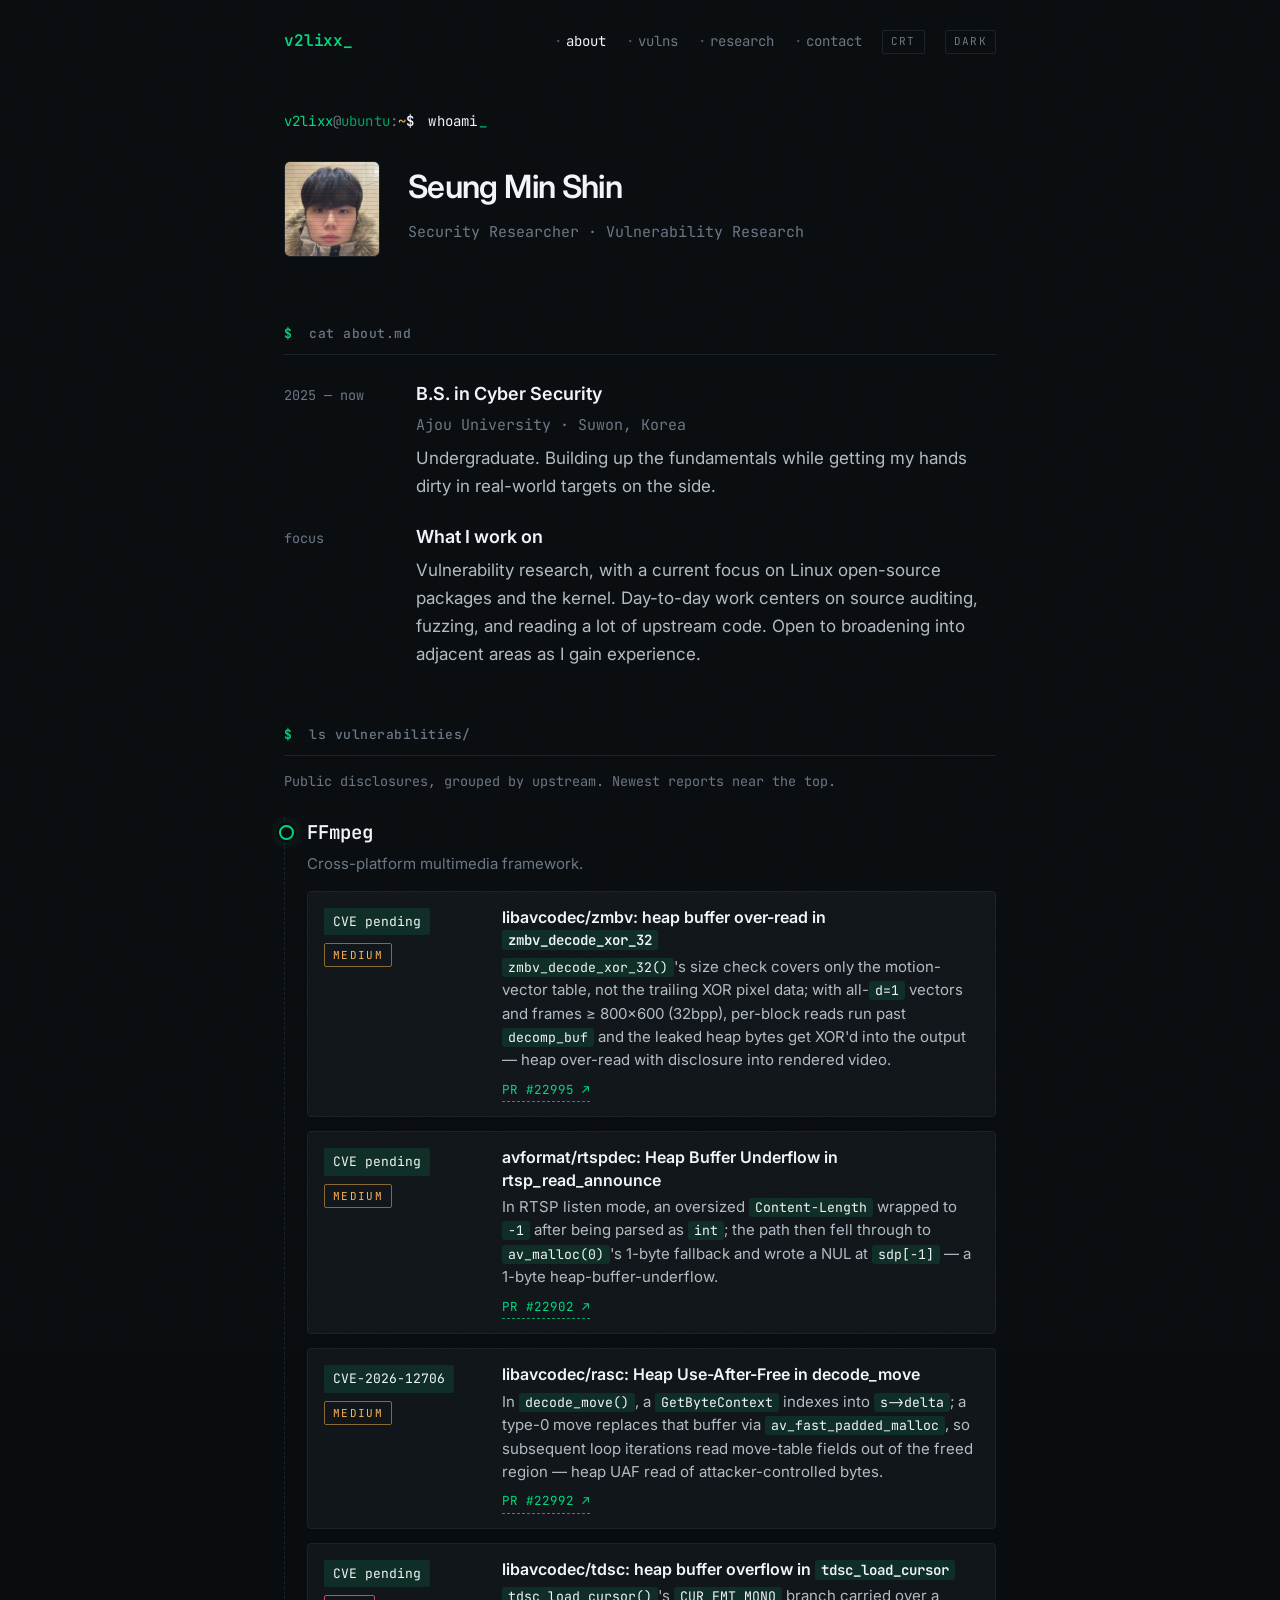
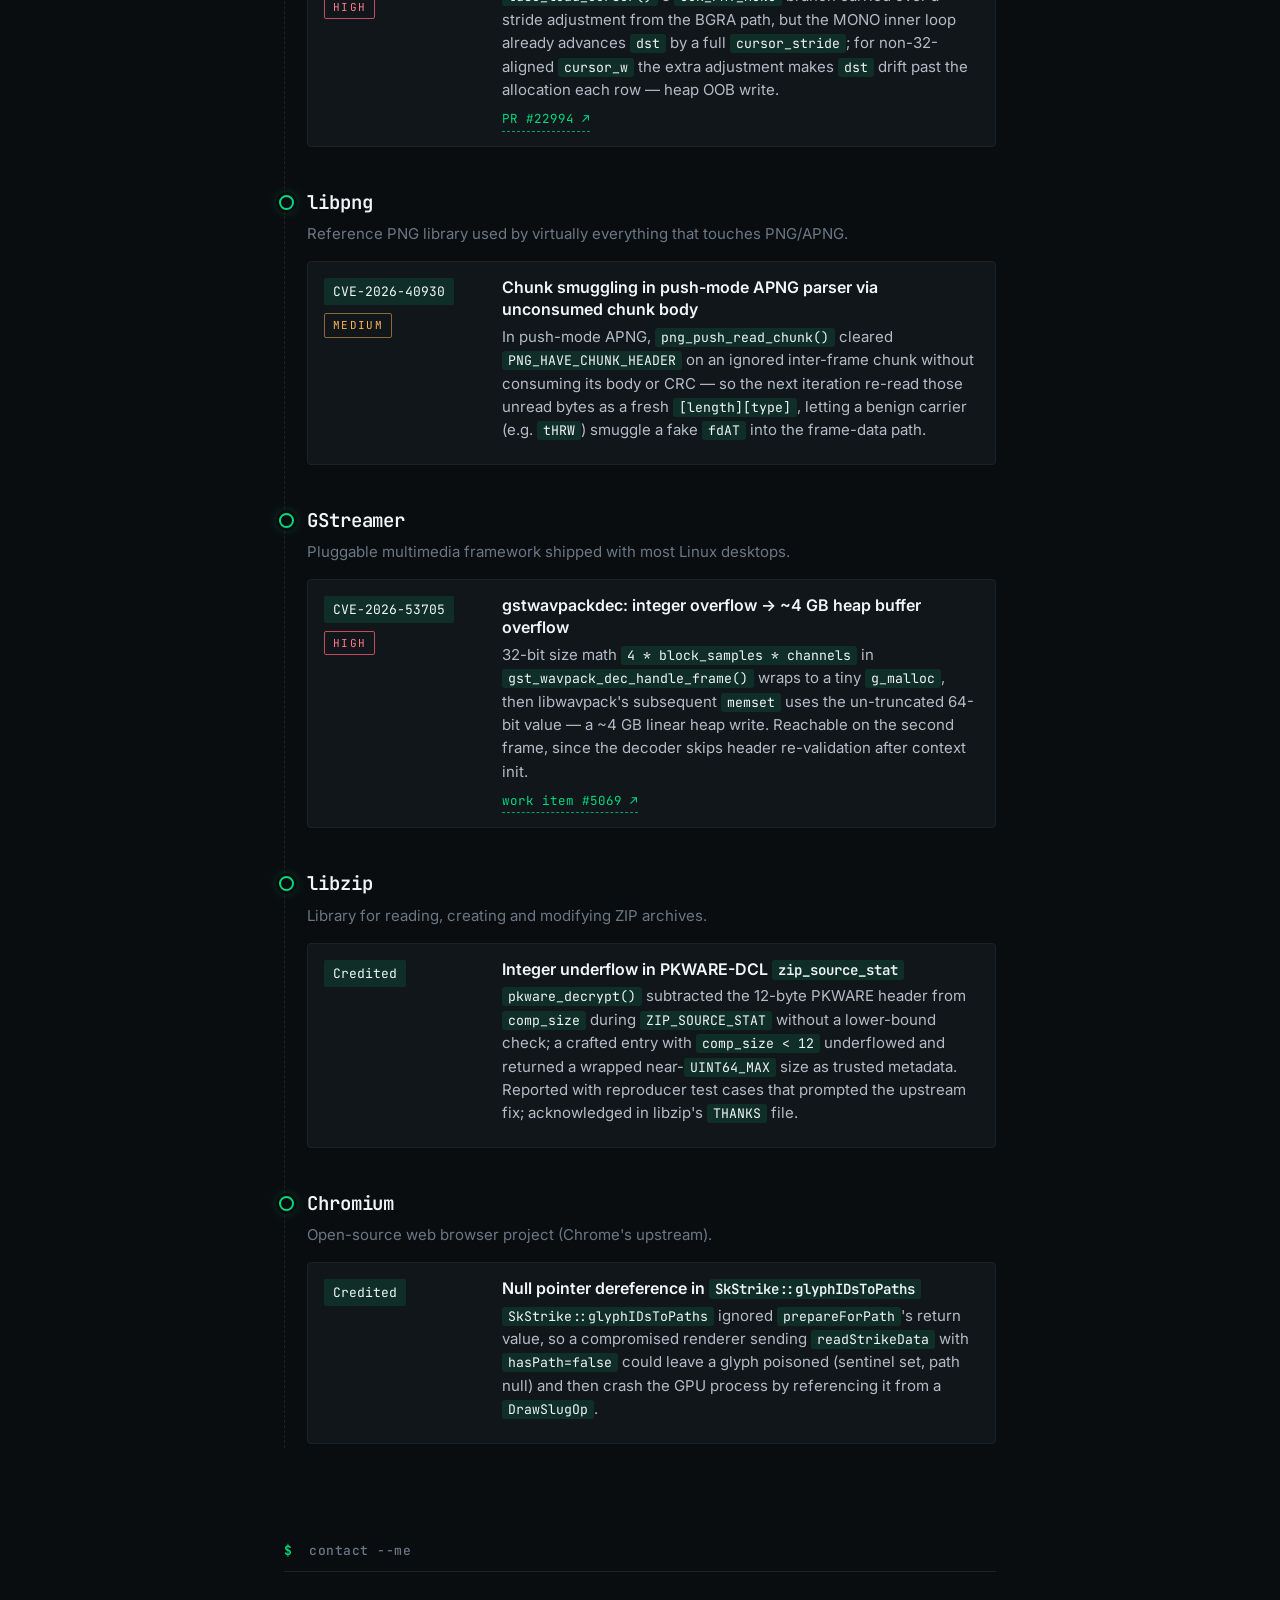
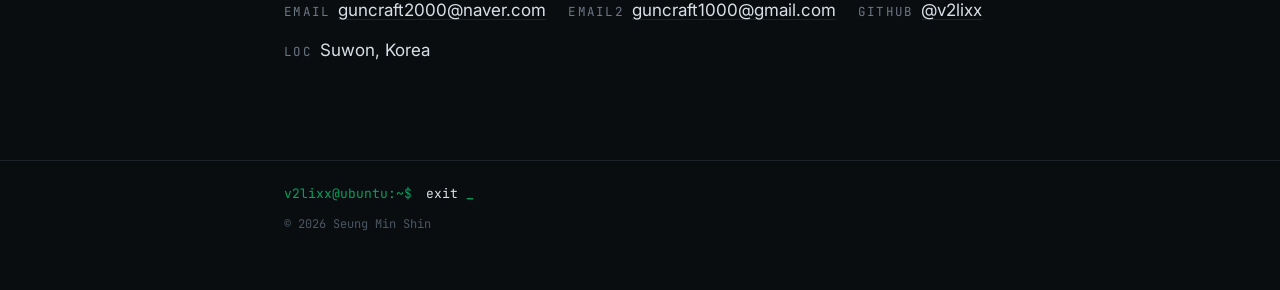
==== index.html @ 670a73a7 "Downgrade RASC severity to medium" ====
<!DOCTYPE html>
<html lang="en">
<head>
    <meta charset="UTF-8">
    <meta name="viewport" content="width=device-width, initial-scale=1.0">
    <title>Seung Min Shin · Security Researcher</title>
    <meta name="description" content="Seung Min Shin — Security Researcher. Vulnerability research with a current focus on Linux open-source packages and the kernel.">
    <link rel="stylesheet" href="styles.css?v=research-nav">
    <link rel="preconnect" href="https://fonts.googleapis.com">
    <link rel="preconnect" href="https://fonts.gstatic.com" crossorigin>
    <link href="https://fonts.googleapis.com/css2?family=JetBrains+Mono:wght@400;500;600&family=Inter:wght@400;500;600&display=swap" rel="stylesheet">
    <script>(function(){try{var t=localStorage.getItem('theme')||'dark';document.documentElement.setAttribute('data-theme',t);var c=localStorage.getItem('crt');if(c==='on')document.documentElement.setAttribute('data-crt','on');}catch(e){document.documentElement.setAttribute('data-theme','dark');}})();</script>
</head>
<body>
    <div class="scanline" aria-hidden="true"></div>
    <div class="noise" aria-hidden="true"></div>

    <nav class="nav">
        <div class="wrap">
            <div class="nav-brand"><a href="#top">v2lixx<span class="cursor">_</span></a></div>
            <ul class="nav-links">
                <li><a href="#about">about</a></li>
                <li><a href="#vulns">vulns</a></li>
                <li class="nav-item has-submenu">
                    <a href="research.html">research</a>
                    <ul class="submenu" aria-label="Research sections">
                        <li><a href="research.html">0-day</a></li>
                        <li><a href="research-1day.html">1-day</a></li>
                        <li><a href="research-wargame-ctf.html">wargame/ctf</a></li>
                    </ul>
                </li>
                <li><a href="#contact">contact</a></li>
                <li><button class="toggle-btn" id="crt-toggle" aria-label="Toggle CRT scanline">crt</button></li>
                <li><button class="toggle-btn" id="theme-toggle" aria-label="Toggle theme">dark</button></li>
            </ul>
        </div>
    </nav>

    <header class="intro" id="top">
        <div class="wrap">
            <div class="terminal-prompt">
                <span class="prompt-user">v2lixx</span><span class="prompt-at">@</span><span class="prompt-host">ubuntu</span><span class="prompt-colon">:</span><span class="prompt-path">~</span><span class="prompt-dollar">$</span>
                <span class="prompt-cmd">whoami</span>
            </div>
            <div class="intro-row">
                <div class="avatar">
                    <img src="profile.jpg" alt="Seung Min Shin">
                </div>
                <div class="intro-text">
                    <h1 class="glitch" data-text="Seung Min Shin">Seung Min Shin</h1>
                    <p class="tagline">Security Researcher · Vulnerability Research</p>
                </div>
            </div>
        </div>
    </header>

    <section class="block" id="about">
        <div class="wrap">
            <h2 class="section-heading"><span class="head-prompt">$</span> cat about.md</h2>
            <div class="entries">
                <div class="entry">
                    <div class="when">2025 — now</div>
                    <div class="what">
                        <h3>B.S. in Cyber Security</h3>
                        <p class="where">Ajou University · Suwon, Korea</p>
                        <p>Undergraduate. Building up the fundamentals while getting my hands dirty in real-world targets on the side.</p>
                    </div>
                </div>
                <div class="entry">
                    <div class="when">focus</div>
                    <div class="what">
                        <h3>What I work on</h3>
                        <p>Vulnerability research, with a current focus on Linux open-source packages and the kernel.
                            Day-to-day work centers on source auditing, fuzzing, and reading a lot of upstream code.
                            Open to broadening into adjacent areas as I gain experience.</p>
                    </div>
                </div>
            </div>
        </div>
    </section>

    <section class="block" id="vulns">
        <div class="wrap">
            <h2 class="section-heading"><span class="head-prompt">$</span> ls vulnerabilities/</h2>
            <p class="page-sub">Public disclosures, grouped by upstream. Newest reports near the top.</p>

            <div class="timeline">

                <div class="vendor-block" id="ffmpeg">
                    <h3 class="vendor-name">FFmpeg</h3>
                    <p class="vendor-desc">Cross-platform multimedia framework.</p>
                    <ul class="vuln-list">
                        <li>
                            <div class="vuln-meta">
                                <span class="cve">CVE pending</span>
                                <span class="sev medium">Medium</span>
                            </div>
                            <div class="vuln-body">
                                <h4 class="vuln-title">libavcodec/zmbv: heap buffer over-read in <code>zmbv_decode_xor_32</code></h4>
                                <p class="vuln-desc"><code>zmbv_decode_xor_32()</code>'s size check covers only the motion-vector table, not the trailing XOR pixel data; with all-<code>d=1</code> vectors and frames ≥ 800×600 (32bpp), per-block reads run past <code>decomp_buf</code> and the leaked heap bytes get XOR'd into the output — heap over-read with disclosure into rendered video.</p>
                                <p class="vuln-meta-row">
                                    <a class="vuln-link" href="https://code.ffmpeg.org/FFmpeg/FFmpeg/pulls/22995" target="_blank" rel="noopener">PR #22995 ↗</a>
                                </p>
                            </div>
                        </li>

                        <li>
                            <div class="vuln-meta">
                                <span class="cve">CVE pending</span>
                                <span class="sev medium">Medium</span>
                            </div>
                            <div class="vuln-body">
                                <h4 class="vuln-title">avformat/rtspdec: Heap Buffer Underflow in rtsp_read_announce</h4>
                                <p class="vuln-desc">In RTSP listen mode, an oversized <code>Content-Length</code> wrapped to <code>-1</code> after being parsed as <code>int</code>; the path then fell through to <code>av_malloc(0)</code>'s 1-byte fallback and wrote a NUL at <code>sdp[-1]</code> — a 1-byte heap-buffer-underflow.</p>
                                <p class="vuln-meta-row">
                                    <a class="vuln-link" href="https://code.ffmpeg.org/FFmpeg/FFmpeg/pulls/22902" target="_blank" rel="noopener">PR #22902 ↗</a>
                                </p>
                            </div>
                        </li>

                        <li>
                            <div class="vuln-meta">
                                <span class="cve"><a href="https://www.cve.org/CVERecord?id=CVE-2026-12706" target="_blank" rel="noopener">CVE-2026-12706</a></span>
                                <span class="sev medium">Medium</span>
                            </div>
                            <div class="vuln-body">
                                <h4 class="vuln-title">libavcodec/rasc: Heap Use-After-Free in decode_move</h4>
                                <p class="vuln-desc">In <code>decode_move()</code>, a <code>GetByteContext</code> indexes into <code>s->delta</code>; a type-0 move replaces that buffer via <code>av_fast_padded_malloc</code>, so subsequent loop iterations read move-table fields out of the freed region — heap UAF read of attacker-controlled bytes.</p>
                                <p class="vuln-meta-row">
                                    <a class="vuln-link" href="https://code.ffmpeg.org/FFmpeg/FFmpeg/pulls/22992" target="_blank" rel="noopener">PR #22992 ↗</a>
                                </p>
                            </div>
                        </li>

                        <li>
                            <div class="vuln-meta">
                                <span class="cve">CVE pending</span>
                                <span class="sev high">High</span>
                            </div>
                            <div class="vuln-body">
                                <h4 class="vuln-title">libavcodec/tdsc: heap buffer overflow in <code>tdsc_load_cursor</code></h4>
                                <p class="vuln-desc"><code>tdsc_load_cursor()</code>'s <code>CUR_FMT_MONO</code> branch carried over a stride adjustment from the BGRA path, but the MONO inner loop already advances <code>dst</code> by a full <code>cursor_stride</code>; for non-32-aligned <code>cursor_w</code> the extra adjustment makes <code>dst</code> drift past the allocation each row — heap OOB write.</p>
                                <p class="vuln-meta-row">
                                    <a class="vuln-link" href="https://code.ffmpeg.org/FFmpeg/FFmpeg/pulls/22994" target="_blank" rel="noopener">PR #22994 ↗</a>
                                </p>
                            </div>
                        </li>
                    </ul>
                </div>

                <div class="vendor-block" id="libpng">
                    <h3 class="vendor-name">libpng</h3>
                    <p class="vendor-desc">Reference PNG library used by virtually everything that touches PNG/APNG.</p>
                    <ul class="vuln-list">
                        <li>
                            <div class="vuln-meta">
                                <span class="cve"><a href="https://www.cve.org/CVERecord?id=CVE-2026-40930" target="_blank" rel="noopener">CVE-2026-40930</a></span>
                                <span class="sev medium">Medium</span>
                            </div>
                            <div class="vuln-body">
                                <h4 class="vuln-title">Chunk smuggling in push-mode APNG parser via unconsumed chunk body</h4>
                                <p class="vuln-desc">In push-mode APNG, <code>png_push_read_chunk()</code> cleared <code>PNG_HAVE_CHUNK_HEADER</code> on an ignored inter-frame chunk without consuming its body or CRC — so the next iteration re-read those unread bytes as a fresh <code>[length][type]</code>, letting a benign carrier (e.g. <code>tHRW</code>) smuggle a fake <code>fdAT</code> into the frame-data path.</p>
                            </div>
                        </li>
                    </ul>
                </div>

                <div class="vendor-block" id="gstreamer">
                    <h3 class="vendor-name">GStreamer</h3>
                    <p class="vendor-desc">Pluggable multimedia framework shipped with most Linux desktops.</p>
                    <ul class="vuln-list">
                        <li>
                            <div class="vuln-meta">
                                <span class="cve">CVE-2026-53705</span>
                                <span class="sev high">High</span>
                            </div>
                            <div class="vuln-body">
                                <h4 class="vuln-title">gstwavpackdec: integer overflow → ~4 GB heap buffer overflow</h4>
                                <p class="vuln-desc">32-bit size math <code>4 * block_samples * channels</code> in <code>gst_wavpack_dec_handle_frame()</code> wraps to a tiny <code>g_malloc</code>, then libwavpack's subsequent <code>memset</code> uses the un-truncated 64-bit value — a ~4 GB linear heap write. Reachable on the second frame, since the decoder skips header re-validation after context init.</p>
                                <p class="vuln-meta-row">
                                    <a class="vuln-link" href="https://gitlab.freedesktop.org/gstreamer/gstreamer/-/work_items/5069" target="_blank" rel="noopener">work item #5069 ↗</a>
                                </p>
                            </div>
                        </li>
                    </ul>
                </div>

                <div class="vendor-block" id="libzip">
                    <h3 class="vendor-name">libzip</h3>
                    <p class="vendor-desc">Library for reading, creating and modifying ZIP archives.</p>
                    <ul class="vuln-list">
                        <li>
                            <div class="vuln-meta">
                                <span class="cve">Credited</span>
                            </div>
                            <div class="vuln-body">
                                <h4 class="vuln-title">Integer underflow in PKWARE-DCL <code>zip_source_stat</code></h4>
                                <p class="vuln-desc"><code>pkware_decrypt()</code> subtracted the 12-byte PKWARE header from <code>comp_size</code> during <code>ZIP_SOURCE_STAT</code> without a lower-bound check; a crafted entry with <code>comp_size &lt; 12</code> underflowed and returned a wrapped near-<code>UINT64_MAX</code> size as trusted metadata. Reported with reproducer test cases that prompted the upstream fix; acknowledged in libzip's <code>THANKS</code> file.</p>
                            </div>
                        </li>
                    </ul>
                </div>

                <div class="vendor-block" id="chromium">
                    <h3 class="vendor-name">Chromium</h3>
                    <p class="vendor-desc">Open-source web browser project (Chrome's upstream).</p>
                    <ul class="vuln-list">
                        <li>
                            <div class="vuln-meta">
                                <span class="cve">Credited</span>
                            </div>
                            <div class="vuln-body">
                                <h4 class="vuln-title">Null pointer dereference in <code>SkStrike::glyphIDsToPaths</code></h4>
                                <p class="vuln-desc"><code>SkStrike::glyphIDsToPaths</code> ignored <code>prepareForPath</code>'s return value, so a compromised renderer sending <code>readStrikeData</code> with <code>hasPath=false</code> could leave a glyph poisoned (sentinel set, path null) and then crash the GPU process by referencing it from a <code>DrawSlugOp</code>.</p>
                            </div>
                        </li>
                    </ul>
                </div>

            </div>
        </div>
    </section>

    <section class="block" id="contact">
        <div class="wrap">
            <h2 class="section-heading"><span class="head-prompt">$</span> contact --me</h2>
            <div class="contact-row">
                <div><span class="label">email</span><a href="mailto:guncraft2000@naver.com">guncraft2000@naver.com</a></div>
                <div><span class="label">email2</span><a href="mailto:guncraft1000@gmail.com">guncraft1000@gmail.com</a></div>
                <div><span class="label">github</span><a href="https://github.com/v2lixx" target="_blank" rel="noopener">@v2lixx</a></div>
                <div><span class="label">loc</span>Suwon, Korea</div>
            </div>
        </div>
    </section>

    <footer class="foot">
        <div class="wrap">
            <span class="foot-prompt">v2lixx@ubuntu:~$</span>
            <span class="foot-text">exit</span>
            <span class="cursor">_</span>
            <div class="foot-copy">© 2026 Seung Min Shin</div>
        </div>
    </footer>

    <script src="main.js"></script>
</body>
</html>
---- styles.css ----
/* =========================================================
   Seung Min Shin · portfolio
   Reference baseline: smlijun.github.io (layout, rhythm)
   Personal touches: terminal/CLI feel, subtle scanline + glitch,
                     terminal-green accent palette
   ========================================================= */

:root {
    --fg: #d8e0e6;
    --fg-strong: #f1f5f9;
    --muted: #6b7785;
    --muted-2: #4a5662;
    --border: #1b2228;
    --border-soft: #161c22;
    --bg: #0a0d10;
    --bg-elev: #11161b;
    --bio: #c2cbd2;
    --entry-text: #b3bcc4;
    --accent: #00d97e;            /* terminal green */
    --accent-soft: rgba(0, 217, 126, 0.12);
    --accent-dim: #00a25e;
    --warn: #ffb454;
    --crit: #ff5c7a;
    --max: 760px;
    --sans: "Inter", -apple-system, BlinkMacSystemFont, "Segoe UI", Helvetica, Arial, sans-serif;
    --mono: "JetBrains Mono", ui-monospace, SFMono-Regular, Menlo, Consolas, monospace;
    color-scheme: dark;
}

:root[data-theme="light"] {
    --fg: #1a1f24;
    --fg-strong: #06090c;
    --muted: #5e6770;
    --muted-2: #8b939c;
    --border: #e1e5e9;
    --border-soft: #eef0f2;
    --bg: #fafbfc;
    --bg-elev: #ffffff;
    --bio: #2a3036;
    --entry-text: #38414a;
    --accent: #00945a;
    --accent-soft: rgba(0, 148, 90, 0.10);
    --accent-dim: #007549;
    --warn: #b06f00;
    --crit: #c1264a;
    color-scheme: light;
}

* { box-sizing: border-box; }
html { -webkit-text-size-adjust: 100%; scroll-behavior: smooth; }

body {
    margin: 0;
    font-family: var(--sans);
    font-size: 18px;
    line-height: 1.65;
    color: var(--fg);
    background: var(--bg);
    -webkit-font-smoothing: antialiased;
    -moz-osx-font-smoothing: grayscale;
    overflow-x: hidden;
}

.wrap {
    max-width: var(--max);
    margin: 0 auto;
    padding: 0 24px;
}

a {
    color: var(--fg);
    text-decoration: underline;
    text-decoration-color: var(--border);
    text-underline-offset: 3px;
    transition: color .15s ease, text-decoration-color .15s ease;
}
a:hover {
    color: var(--accent);
    text-decoration-color: var(--accent);
}

code {
    font-family: var(--mono);
    font-size: 0.88em;
    background: var(--accent-soft);
    color: var(--fg-strong);
    padding: 1px 6px;
    border-radius: 3px;
}

/* ----- Atmosphere: scanline + grain (very subtle) ------------- */

.scanline {
    position: fixed;
    inset: 0;
    pointer-events: none;
    z-index: 100;
    background-image: repeating-linear-gradient(
        to bottom,
        rgba(255,255,255,0.018) 0px,
        rgba(255,255,255,0.018) 1px,
        transparent 1px,
        transparent 3px
    );
    mix-blend-mode: overlay;
    opacity: 0.35;
}
:root[data-theme="light"] .scanline {
    background-image: repeating-linear-gradient(
        to bottom,
        rgba(0,0,0,0.025) 0px,
        rgba(0,0,0,0.025) 1px,
        transparent 1px,
        transparent 3px
    );
    opacity: 0.5;
}
:root[data-crt="on"] .scanline {
    opacity: 0.85;
    background-image: repeating-linear-gradient(
        to bottom,
        rgba(0,217,126,0.06) 0px,
        rgba(0,217,126,0.06) 1px,
        transparent 1px,
        transparent 2px
    );
    mix-blend-mode: normal;
}
:root[data-theme="light"][data-crt="on"] .scanline {
    background-image: repeating-linear-gradient(
        to bottom,
        rgba(0,0,0,0.06) 0px,
        rgba(0,0,0,0.06) 1px,
        transparent 1px,
        transparent 2px
    );
}

.noise {
    position: fixed;
    inset: -50%;
    pointer-events: none;
    z-index: 99;
    opacity: 0.025;
    background-image: url("data:image/svg+xml;utf8,<svg xmlns='http://www.w3.org/2000/svg' width='200' height='200'><filter id='n'><feTurbulence type='fractalNoise' baseFrequency='0.9' numOctaves='3' stitchTiles='stitch'/></filter><rect width='100%' height='100%' filter='url(%23n)' opacity='0.7'/></svg>");
}

/* ----- Nav -------------------------------------------------- */

.nav { padding: 28px 0 0; position: relative; z-index: 5; }
.nav .wrap {
    display: flex;
    justify-content: space-between;
    align-items: baseline;
    gap: 24px;
}
.nav-brand {
    font-family: var(--mono);
    font-weight: 600;
    font-size: 16px;
    letter-spacing: -0.01em;
    color: var(--accent);
}
.nav-brand a { text-decoration: none; color: inherit; }
.nav-brand .cursor { color: var(--accent); }

.nav-links {
    list-style: none;
    margin: 0;
    padding: 0;
    display: flex;
    gap: 20px;
    font-family: var(--mono);
    font-size: 14px;
    align-items: center;
}
.nav-links > li { position: relative; }
.nav-links a {
    text-decoration: none;
    color: var(--muted);
    transition: color .15s ease;
}
.nav-links a::before {
    content: "·";
    color: var(--muted-2);
    margin-right: 4px;
}
.nav-links a:hover { color: var(--fg-strong); }
.nav-links a:hover::before { color: var(--accent); }

.nav-links .submenu {
    list-style: none;
    margin: 0;
    padding: 8px 0;
    position: absolute;
    top: calc(100% + 10px);
    left: -12px;
    min-width: 158px;
    background: var(--bg-elev);
    border: 1px solid var(--border);
    border-radius: 4px;
    opacity: 0;
    visibility: hidden;
    pointer-events: none;
    transform: translateY(-4px);
    transition: opacity .15s ease, transform .15s ease, visibility .15s ease;
    z-index: 30;
}
.nav-links .submenu::before {
    content: "";
    position: absolute;
    left: 0;
    right: 0;
    top: -11px;
    height: 11px;
}
.nav-links .has-submenu:hover .submenu,
.nav-links .has-submenu:focus-within .submenu {
    opacity: 1;
    visibility: visible;
    pointer-events: auto;
    transform: translateY(0);
}
.nav-links .submenu a {
    display: block;
    padding: 6px 12px;
    white-space: nowrap;
}
.nav-links .submenu a::before {
    content: "$";
    color: var(--accent-dim);
    margin-right: 7px;
}
.nav-links .submenu a:hover::before,
.nav-links .submenu a.active::before {
    color: var(--accent);
}

.toggle-btn {
    background: transparent;
    border: 1px solid var(--border);
    color: var(--muted);
    font-family: var(--mono);
    font-size: 11px;
    text-transform: uppercase;
    letter-spacing: 0.12em;
    padding: 3px 8px;
    border-radius: 2px;
    cursor: pointer;
    line-height: 1.4;
    transition: color .15s ease, border-color .15s ease, background .15s ease;
}
.toggle-btn:hover {
    color: var(--accent);
    border-color: var(--accent);
    background: var(--accent-soft);
}

/* ----- Header / Hero --------------------------------------- */

header.intro { padding: 56px 0 16px; }

.terminal-prompt {
    font-family: var(--mono);
    font-size: 14px;
    color: var(--muted);
    margin-bottom: 28px;
    letter-spacing: 0.01em;
}
.terminal-prompt .prompt-user { color: var(--accent); }
.terminal-prompt .prompt-host { color: var(--accent-dim); }
.terminal-prompt .prompt-path { color: var(--warn); }
.terminal-prompt .prompt-dollar {
    color: var(--fg-strong);
    margin: 0 6px 0 0;
    font-weight: 600;
}
.terminal-prompt .prompt-cmd { color: var(--fg-strong); }
.terminal-prompt .prompt-cmd::after {
    content: "_";
    display: inline-block;
    color: var(--accent);
    animation: blink 1s steps(1) infinite;
    margin-left: 2px;
}

.intro-row {
    display: flex;
    gap: 28px;
    align-items: flex-start;
}
.avatar {
    width: 96px;
    height: 96px;
    border-radius: 6px;
    flex-shrink: 0;
    border: 1px solid var(--border);
    background:
        linear-gradient(135deg, var(--accent-soft), transparent 70%),
        var(--bg-elev);
    display: flex;
    align-items: center;
    justify-content: center;
    box-shadow: inset 0 0 0 1px rgba(0,217,126,0.06);
    position: relative;
    overflow: hidden;
}
.avatar::after {
    content: "";
    position: absolute;
    inset: 0;
    background: repeating-linear-gradient(
        to bottom,
        transparent 0,
        transparent 3px,
        rgba(0,0,0,0.08) 3px,
        rgba(0,0,0,0.08) 4px
    );
    pointer-events: none;
    z-index: 2;
}
.avatar img {
    display: block;
    width: 100%;
    height: 100%;
    object-fit: cover;
    object-position: center 30%;
    user-select: none;
    -webkit-user-drag: none;
}
.avatar-text {
    font-family: var(--mono);
    font-size: 26px;
    font-weight: 600;
    color: var(--accent);
    letter-spacing: 0.04em;
    text-shadow: 0 0 12px rgba(0,217,126,0.35);
}

.intro-text h1 {
    margin: 0 0 6px;
    font-size: 32px;
    font-weight: 600;
    letter-spacing: -0.02em;
    color: var(--fg-strong);
}
.intro-text .tagline {
    margin: 0 0 14px;
    color: var(--muted);
    font-family: var(--mono);
    font-size: 15px;
}
.intro-text .bio {
    margin: 0;
    font-size: 18px;
    color: var(--bio);
}

/* ----- Glitch on name (hover only, very subtle) ------------ */

.glitch {
    position: relative;
    display: inline-block;
    cursor: default;
}
.glitch::before,
.glitch::after {
    content: attr(data-text);
    position: absolute;
    top: 0; left: 0;
    width: 100%;
    overflow: hidden;
    opacity: 0;
    pointer-events: none;
    transition: opacity .15s ease;
}
.glitch::before {
    color: var(--accent);
    transform: translate(-1.5px, 0);
    clip-path: inset(0 0 55% 0);
    mix-blend-mode: screen;
}
.glitch::after {
    color: var(--crit);
    transform: translate(1.5px, 0);
    clip-path: inset(55% 0 0 0);
    mix-blend-mode: screen;
}
.glitch:hover::before,
.glitch:hover::after {
    opacity: 0.85;
    animation: glitch-shift 1.2s steps(2, end) infinite;
}
.glitch:hover::after { animation-delay: 0.1s; }
:root[data-theme="light"] .glitch::before,
:root[data-theme="light"] .glitch::after { mix-blend-mode: multiply; }

/* ----- Sections -------------------------------------------- */

section.block { padding: 48px 0 8px; position: relative; z-index: 2; }

h2.section-heading {
    font-family: var(--mono);
    font-size: 13px;
    font-weight: 500;
    text-transform: lowercase;
    letter-spacing: 0.04em;
    color: var(--muted);
    margin: 0 0 24px;
    padding-bottom: 10px;
    border-bottom: 1px solid var(--border);
}
h2.section-heading .head-prompt {
    color: var(--accent);
    margin-right: 8px;
    font-weight: 600;
}

/* ----- Entries (about) ------------------------------------- */

.entries {
    display: flex;
    flex-direction: column;
    gap: 22px;
}
.entry {
    display: grid;
    grid-template-columns: 110px 1fr;
    gap: 22px;
    align-items: baseline;
}
.entry .when {
    font-family: var(--mono);
    font-size: 13.5px;
    color: var(--muted);
    padding-top: 4px;
    white-space: nowrap;
    text-transform: lowercase;
}
.entry .what h3 {
    margin: 0 0 4px;
    font-size: 18px;
    font-weight: 600;
    color: var(--fg-strong);
}
.entry .what .where {
    margin: 0 0 6px;
    font-size: 15px;
    color: var(--muted);
    font-family: var(--mono);
}
.entry .what p {
    margin: 4px 0 0;
    font-size: 17px;
    color: var(--entry-text);
}

.page-sub {
    color: var(--muted);
    font-family: var(--mono);
    font-size: 13.5px;
    margin: -10px 0 24px;
}

/* ----- Vulnerability timeline ------------------------------ */

.timeline {
    position: relative;
    padding-left: 22px;
    border-left: 1px dashed var(--border);
}

.vendor-block {
    position: relative;
    margin: 0 0 36px;
    padding: 0 0 4px;
}
.vendor-block::before {
    content: "";
    position: absolute;
    left: -28px;
    top: 8px;
    width: 11px;
    height: 11px;
    border-radius: 50%;
    background: var(--bg);
    border: 2px solid var(--accent);
    box-shadow: 0 0 0 3px var(--bg), 0 0 12px rgba(0,217,126,0.4);
}
.vendor-block h3.vendor-name {
    margin: 0 0 4px;
    font-size: 19px;
    font-weight: 600;
    color: var(--fg-strong);
    font-family: var(--mono);
    letter-spacing: -0.005em;
}
.vendor-block .vendor-desc {
    margin: 0 0 14px;
    font-size: 15px;
    color: var(--muted);
}

.vuln-list {
    list-style: none;
    margin: 0;
    padding: 0;
    display: flex;
    flex-direction: column;
    gap: 14px;
}
.vuln-list li {
    background: var(--bg-elev);
    border: 1px solid var(--border);
    border-radius: 4px;
    padding: 14px 16px;
    display: grid;
    grid-template-columns: 160px 1fr;
    gap: 6px 18px;
    transition: border-color .18s ease, transform .18s ease;
}
.vuln-list li:hover {
    border-color: var(--accent);
    transform: translateX(2px);
}
.vuln-meta {
    display: flex;
    flex-direction: column;
    gap: 8px;
    align-items: flex-start;
    padding-top: 2px;
}
.cve {
    font-family: var(--mono);
    font-size: 13px;
    color: var(--fg-strong);
    background: var(--accent-soft);
    padding: 2px 8px;
    border-radius: 2px;
    border: 1px solid transparent;
    white-space: nowrap;
}
.cve a { color: inherit; text-decoration: none; }
.cve a:hover { color: var(--accent); }

.sev {
    font-family: var(--mono);
    font-size: 11px;
    text-transform: uppercase;
    letter-spacing: 0.12em;
    padding: 2px 8px;
    border: 1px solid var(--border);
    border-radius: 2px;
    color: var(--muted);
    white-space: nowrap;
}
.sev.critical { color: var(--crit); border-color: var(--crit); }
.sev.high     { color: #ff7a8a; border-color: #c44d5e; }
.sev.medium   { color: var(--warn); border-color: #8a6a30; }
.sev.low      { color: #8dcf8d; border-color: #3a6a3a; }
:root[data-theme="light"] .sev.critical { color: #b1183a; border-color: #b1183a; }
:root[data-theme="light"] .sev.high     { color: #b1183a; border-color: #d35070; }
:root[data-theme="light"] .sev.medium   { color: #8a5a00; border-color: #d6b368; }
:root[data-theme="light"] .sev.low      { color: #2f7a3a; border-color: #a7cba7; }

.vuln-body { min-width: 0; }
.vuln-title {
    margin: 0 0 4px;
    font-size: 16px;
    font-weight: 600;
    color: var(--fg-strong);
    line-height: 1.4;
}
.vuln-desc {
    margin: 4px 0 8px;
    font-size: 15px;
    color: var(--entry-text);
    line-height: 1.55;
}

.vuln-meta-row {
    margin: 0;
    font-family: var(--mono);
    font-size: 12.5px;
    color: var(--muted);
    display: flex;
    flex-wrap: wrap;
    gap: 8px 14px;
    align-items: center;
}
.status {
    font-family: var(--mono);
    font-size: 11px;
    text-transform: uppercase;
    letter-spacing: 0.1em;
    padding: 2px 6px;
    border-radius: 2px;
}
.status.confirmed { color: var(--accent); border: 1px solid var(--accent-dim); }
.status.duplicate { color: var(--muted); border: 1px solid var(--border); }
.cve-status { color: var(--warn); }
.vuln-link {
    color: var(--accent);
    text-decoration: none;
    border-bottom: 1px dashed var(--accent-dim);
    padding-bottom: 1px;
}
.vuln-link:hover { color: var(--fg-strong); border-bottom-color: var(--fg-strong); }

/* ----- Other Acknowledgments ------------------------------- */

.ack-list {
    list-style: none;
    margin: 0;
    padding: 0;
    display: flex;
    flex-direction: column;
    gap: 12px;
}
.ack-list li {
    display: grid;
    grid-template-columns: 110px 1fr;
    gap: 18px;
    padding: 12px 0;
    border-top: 1px dashed var(--border);
}
.ack-list li:last-child { border-bottom: 1px dashed var(--border); }
.ack-vendor {
    font-family: var(--mono);
    font-size: 14px;
    color: var(--muted);
    padding-top: 2px;
}
.ack-title {
    margin: 0 0 4px;
    font-size: 15.5px;
    font-weight: 600;
    color: var(--fg);
}
.ack-desc {
    margin: 0;
    font-size: 14.5px;
    color: var(--entry-text);
    line-height: 1.55;
}

/* ----- Contact --------------------------------------------- */

.contact-row {
    display: flex;
    flex-wrap: wrap;
    gap: 12px 22px;
    font-size: 17px;
}
.contact-row > div {
    display: flex;
    align-items: baseline;
    gap: 8px;
}
.contact-row .label {
    color: var(--muted);
    font-family: var(--mono);
    font-size: 12.5px;
    text-transform: uppercase;
    letter-spacing: 0.1em;
}

/* ----- Footer ---------------------------------------------- */

footer.foot {
    margin-top: 88px;
    padding: 22px 0 56px;
    border-top: 1px solid var(--border);
    font-family: var(--mono);
    font-size: 13px;
    color: var(--muted);
}
.foot-prompt { color: var(--accent-dim); }
.foot-text { color: var(--fg); margin-left: 6px; }
.foot-copy { margin-top: 10px; color: var(--muted-2); font-size: 12px; }

/* ----- Cursor ---------------------------------------------- */

.cursor {
    display: inline-block;
    color: var(--accent);
    animation: blink 1s steps(1) infinite;
}

@keyframes blink {
    0%, 50% { opacity: 1; }
    51%, 100% { opacity: 0; }
}

@keyframes glitch-shift {
    0%   { transform: translate(-1.5px, 0); }
    20%  { transform: translate(1.5px, -1px); }
    40%  { transform: translate(-1px, 1px); }
    60%  { transform: translate(1px, 0); }
    80%  { transform: translate(-2px, -0.5px); }
    100% { transform: translate(0, 0); }
}

/* ----- Selection ------------------------------------------- */

::selection { background: var(--accent-soft); color: var(--fg-strong); }

/* ----- Responsive ------------------------------------------ */

@media (max-width: 640px) {
    body { font-size: 17px; }
    .nav .wrap {
        flex-direction: column;
        align-items: flex-start;
        gap: 12px;
    }
    .nav-links {
        flex-wrap: wrap;
        gap: 14px;
        align-items: flex-start;
    }
    .nav-links .has-submenu {
        width: 100%;
    }
    .nav-links .submenu {
        position: static;
        min-width: 0;
        display: flex;
        flex-wrap: wrap;
        gap: 8px 14px;
        padding: 4px 0 0 14px;
        background: transparent;
        border: 0;
        opacity: 1;
        visibility: visible;
        pointer-events: auto;
        transform: none;
        transition: none;
    }
    .nav-links .submenu::before {
        display: none;
    }
    .nav-links .submenu a {
        padding: 0;
    }
    .intro-row { flex-direction: column; gap: 18px; }
    .avatar { width: 76px; height: 76px; }
    .avatar-text { font-size: 22px; }
    .intro-text h1 { font-size: 26px; }
    .entry { grid-template-columns: 1fr; gap: 4px; }
    .entry .when { padding-top: 0; }
    .vuln-list li {
        grid-template-columns: 1fr;
        gap: 10px;
    }
    .vuln-meta { flex-direction: row; }
    .ack-list li { grid-template-columns: 1fr; gap: 4px; }
    .timeline { padding-left: 18px; }
    .vendor-block::before { left: -23px; }
}

@media (prefers-reduced-motion: reduce) {
    .cursor, .terminal-prompt .prompt-cmd::after { animation: none; }
    .glitch:hover::before,
    .glitch:hover::after { animation: none; }
}

/* ============================================================
   Research index + post page
   ============================================================ */

.nav-links a.active { color: var(--fg-strong); }
.nav-links a.active::before { color: var(--accent); }

.page-title {
    margin: 28px 0 6px;
    font-size: 30px;
    font-weight: 600;
    color: var(--fg-strong);
    letter-spacing: -0.02em;
}

/* ----- Post list (research.html) ----- */

.post-list {
    list-style: none;
    margin: 0;
    padding: 0;
    display: flex;
    flex-direction: column;
    gap: 4px;
}
.post-list li {
    display: grid;
    grid-template-columns: 110px 1fr;
    gap: 22px;
    align-items: baseline;
    padding: 16px 0;
    border-bottom: 1px dashed var(--border);
}
.post-list li:last-child { border-bottom: none; }

.post-list .post-when {
    font-family: var(--mono);
    font-size: 13.5px;
    color: var(--muted);
    padding-top: 3px;
    white-space: nowrap;
}
.post-list .post-link {
    font-size: 18px;
    font-weight: 600;
    color: var(--fg-strong);
    text-decoration: none;
    line-height: 1.4;
    display: inline-block;
    margin-bottom: 6px;
    transition: color .15s ease;
}
.post-list .post-link:hover { color: var(--accent); }

.post-list .post-meta-row {
    display: flex;
    gap: 8px;
    align-items: center;
    margin: 4px 0 6px;
    flex-wrap: wrap;
}
.post-list .post-vendor {
    font-family: var(--mono);
    font-size: 11px;
    text-transform: uppercase;
    letter-spacing: 0.12em;
    padding: 2px 8px;
    border: 1px solid var(--border);
    border-radius: 2px;
    color: var(--muted);
}
.post-list .post-summary {
    margin: 4px 0 0;
    font-size: 15.5px;
    color: var(--entry-text);
    line-height: 1.55;
}
.post-list .post-loading,
.post-list .post-empty {
    grid-column: 1 / -1;
    color: var(--muted);
    font-family: var(--mono);
    font-size: 14px;
    padding: 12px 0;
}

/* ----- Post page (post.html) ----- */

.post-intro { padding: 56px 0 0; }
.block.post-body-section { padding-top: 8px; }
.post-back-link {
    margin: 14px 0 0;
    font-family: var(--mono);
    font-size: 13.5px;
}
.post-back-link a {
    color: var(--muted);
    text-decoration: none;
    border-bottom: 1px dashed var(--border);
    padding-bottom: 1px;
}
.post-back-link a:hover {
    color: var(--accent);
    border-bottom-color: var(--accent);
}
.post-back-bottom {
    margin: 56px 0 0;
    padding-top: 24px;
    border-top: 1px solid var(--border);
}

.post-meta {
    margin: 14px 0 0;
    font-family: var(--mono);
    font-size: 13.5px;
    color: var(--muted);
    display: flex;
    flex-wrap: wrap;
    gap: 6px 10px;
    align-items: center;
}
.post-meta > span { display: inline-flex; align-items: center; }
.post-meta .meta-vendor { color: var(--fg); }
.post-meta a { color: var(--accent); text-decoration: none; }
.post-meta a:hover { color: var(--fg-strong); }
.post-meta .sev {
    font-size: 11px;
    text-transform: uppercase;
    letter-spacing: 0.12em;
    padding: 2px 8px;
    border-radius: 2px;
    border: 1px solid var(--border);
}

/* ----- Rendered markdown (.blog-post) ----- */

.blog-post {
    font-size: 17.5px;
    line-height: 1.75;
    color: var(--bio);
    padding: 0 0 8px;
}
.blog-post > :first-child { margin-top: 0; }
.blog-post h1,
.blog-post h2,
.blog-post h3,
.blog-post h4 {
    color: var(--fg-strong);
    letter-spacing: -0.01em;
    margin: 1.6em 0 0.5em;
    line-height: 1.3;
}
.blog-post h1 { font-size: 26px; font-weight: 600; }
.blog-post h2 {
    font-size: 21px;
    font-weight: 600;
    padding-bottom: 6px;
    border-bottom: 1px solid var(--border);
}
.blog-post h3 { font-size: 18px; font-weight: 600; }
.blog-post h4 { font-size: 16px; font-weight: 600; color: var(--fg); }
.blog-post p  { margin: 0 0 1em; }

.blog-post a {
    color: var(--accent);
    text-decoration: underline;
    text-decoration-color: var(--accent-dim);
    text-underline-offset: 3px;
}
.blog-post a:hover {
    color: var(--fg-strong);
    text-decoration-color: var(--fg-strong);
}

.blog-post code {
    font-family: var(--mono);
    font-size: 0.86em;
    background: var(--accent-soft);
    color: var(--fg-strong);
    padding: 1px 6px;
    border-radius: 3px;
}
.blog-post pre {
    font-family: var(--mono);
    font-size: 13.5px;
    line-height: 1.55;
    background: #0d1117;
    border: 1px solid var(--border);
    border-radius: 4px;
    padding: 14px 16px;
    overflow-x: auto;
    margin: 0 0 1.2em;
}
:root[data-theme="light"] .blog-post pre {
    background: #161b22;
}
.blog-post pre code {
    background: none;
    padding: 0;
    border-radius: 0;
    font-size: inherit;
    color: inherit;
}

.blog-post blockquote {
    margin: 1.2em 0;
    padding: 6px 16px;
    border-left: 3px solid var(--accent-dim);
    background: var(--accent-soft);
    color: var(--fg);
    border-radius: 0 3px 3px 0;
}
.blog-post blockquote p:last-child { margin-bottom: 0; }

.blog-post ul,
.blog-post ol {
    padding-left: 1.4em;
    margin: 0 0 1em;
}
.blog-post li { margin: 0.25em 0; }

.blog-post hr {
    border: 0;
    border-top: 1px solid var(--border);
    margin: 2em 0;
}

.blog-post img { max-width: 100%; height: auto; border-radius: 3px; }

/* Line-number gutter inside code blocks (post-processed from /* NNN */ comments) */
.blog-post pre .ln {
    display: inline-block;
    min-width: 3.2em;       /* fits 3- and 4-digit numbers in the same code block */
    margin-right: 0.75em;
    text-align: right;
    color: var(--muted);
    opacity: 0.55;
    user-select: none;
    -webkit-user-select: none;
    pointer-events: none;
}

.blog-post table {
    width: 100%;
    border-collapse: collapse;
    margin: 1em 0 1.2em;
    font-size: 15px;
}
.blog-post th,
.blog-post td {
    text-align: left;
    padding: 8px 12px;
    border-bottom: 1px solid var(--border);
}
.blog-post th {
    color: var(--muted);
    font-weight: 600;
    font-family: var(--mono);
    font-size: 13px;
    text-transform: uppercase;
    letter-spacing: 0.06em;
    border-bottom: 1px solid var(--border);
}

.post-loading,
.post-empty {
    color: var(--muted);
    font-family: var(--mono);
    font-size: 14px;
    padding: 12px 0;
}

/* ----- Responsive (research / post) ----- */

@media (max-width: 640px) {
    .post-list li {
        grid-template-columns: 1fr;
        gap: 4px;
    }
    .post-list .post-when { padding-top: 0; }
    .blog-post { font-size: 16.5px; }
    .blog-post pre { font-size: 12.5px; padding: 12px; }
    .blog-post h1 { font-size: 22px; }
    .blog-post h2 { font-size: 18.5px; }
    .blog-post h3 { font-size: 16.5px; }
}
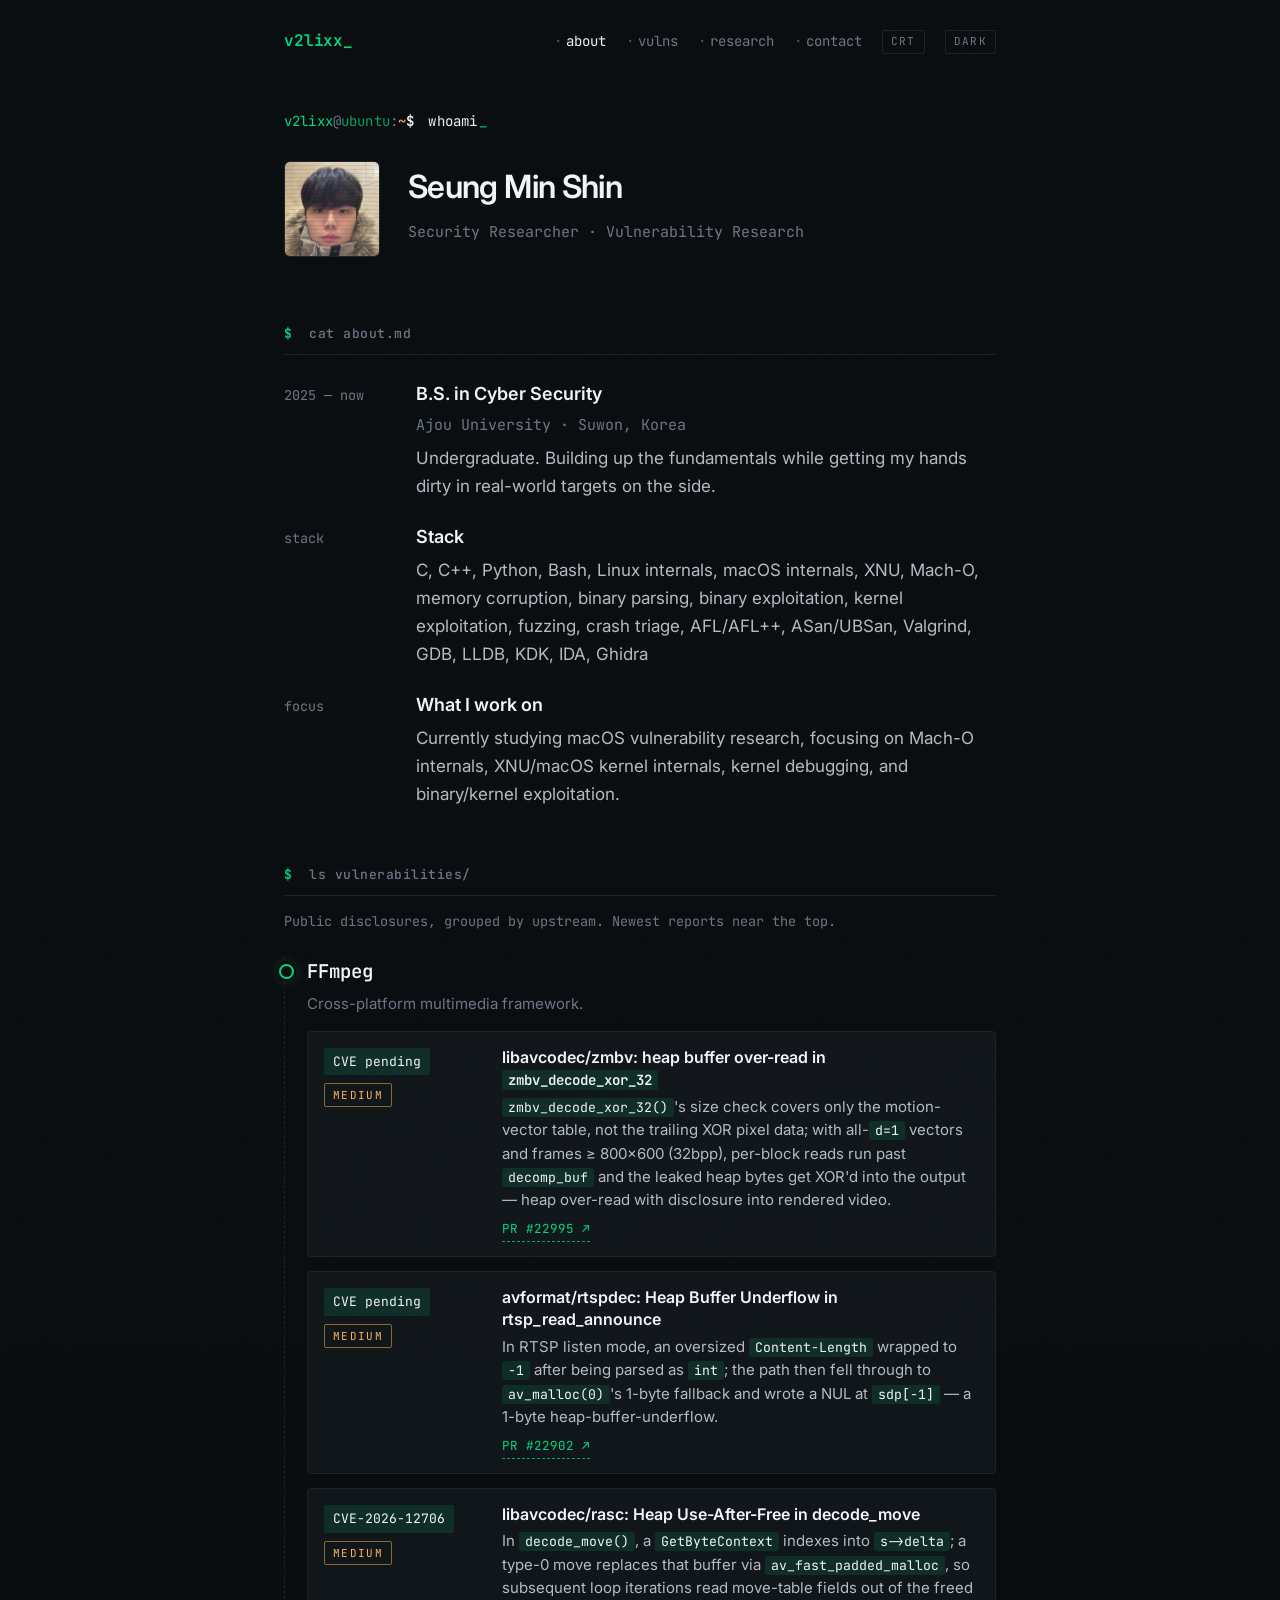
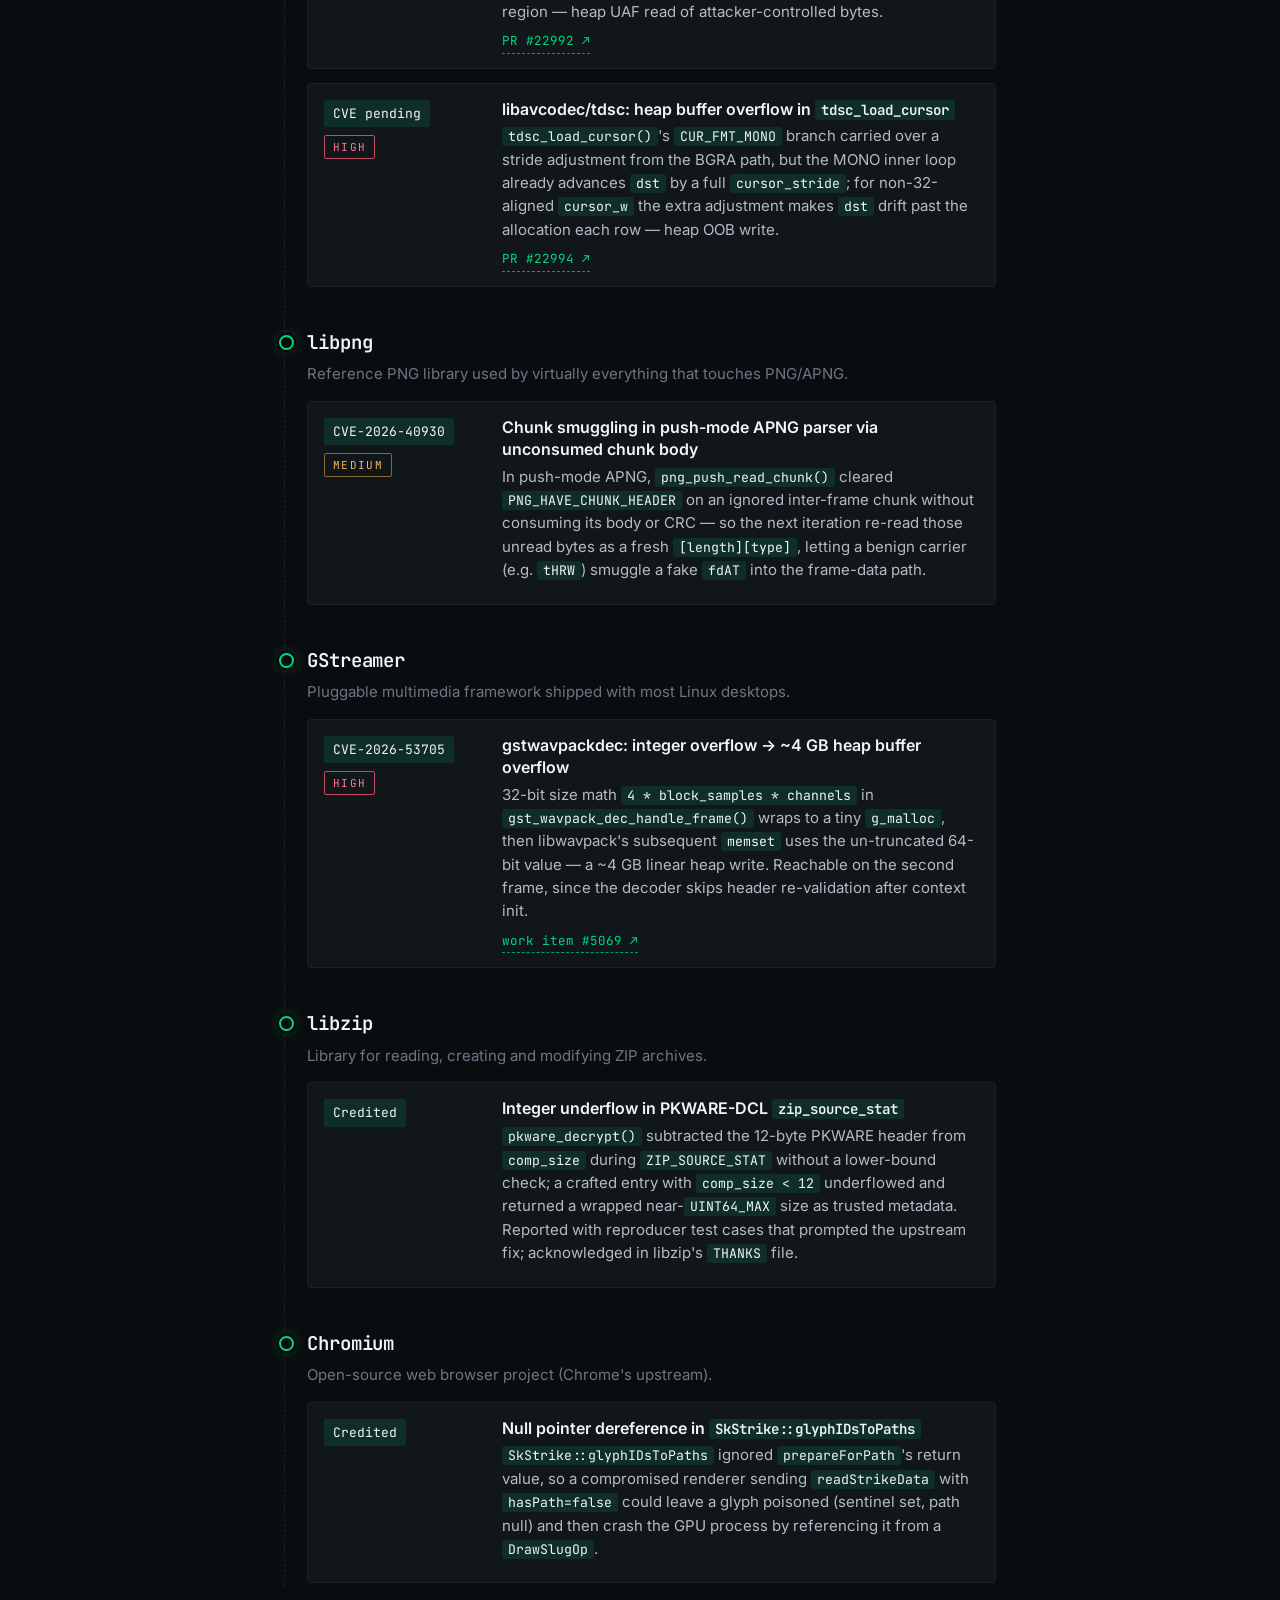
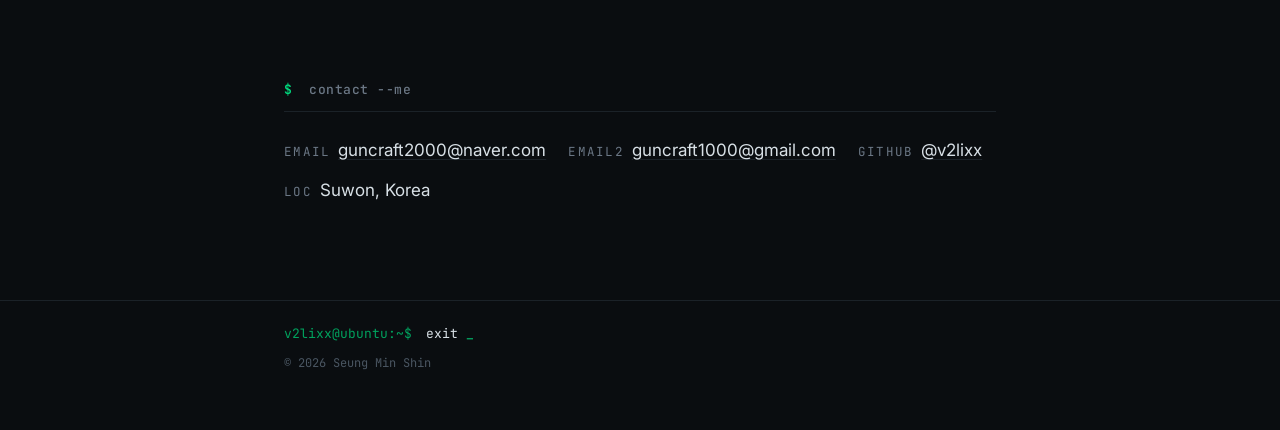
==== commit 3b4eaa80: "Update about stack and focus" ====
--- a/index.html
+++ b/index.html
@@ -67,12 +67,21 @@
                     </div>
                 </div>
                 <div class="entry">
+                    <div class="when">stack</div>
+                    <div class="what">
+                        <h3>Stack</h3>
+                        <p>C, C++, Python, Bash, Linux internals, macOS internals, XNU, Mach-O,
+                            memory corruption, binary parsing, binary exploitation, kernel exploitation,
+                            fuzzing, crash triage, AFL/AFL++, ASan/UBSan, Valgrind, GDB, LLDB, KDK,
+                            IDA, Ghidra</p>
+                    </div>
+                </div>
+                <div class="entry">
                     <div class="when">focus</div>
                     <div class="what">
                         <h3>What I work on</h3>
-                        <p>Vulnerability research, with a current focus on Linux open-source packages and the kernel.
-                            Day-to-day work centers on source auditing, fuzzing, and reading a lot of upstream code.
-                            Open to broadening into adjacent areas as I gain experience.</p>
+                        <p>Currently studying macOS vulnerability research, focusing on Mach-O internals,
+                            XNU/macOS kernel internals, kernel debugging, and binary/kernel exploitation.</p>
                     </div>
                 </div>
             </div>
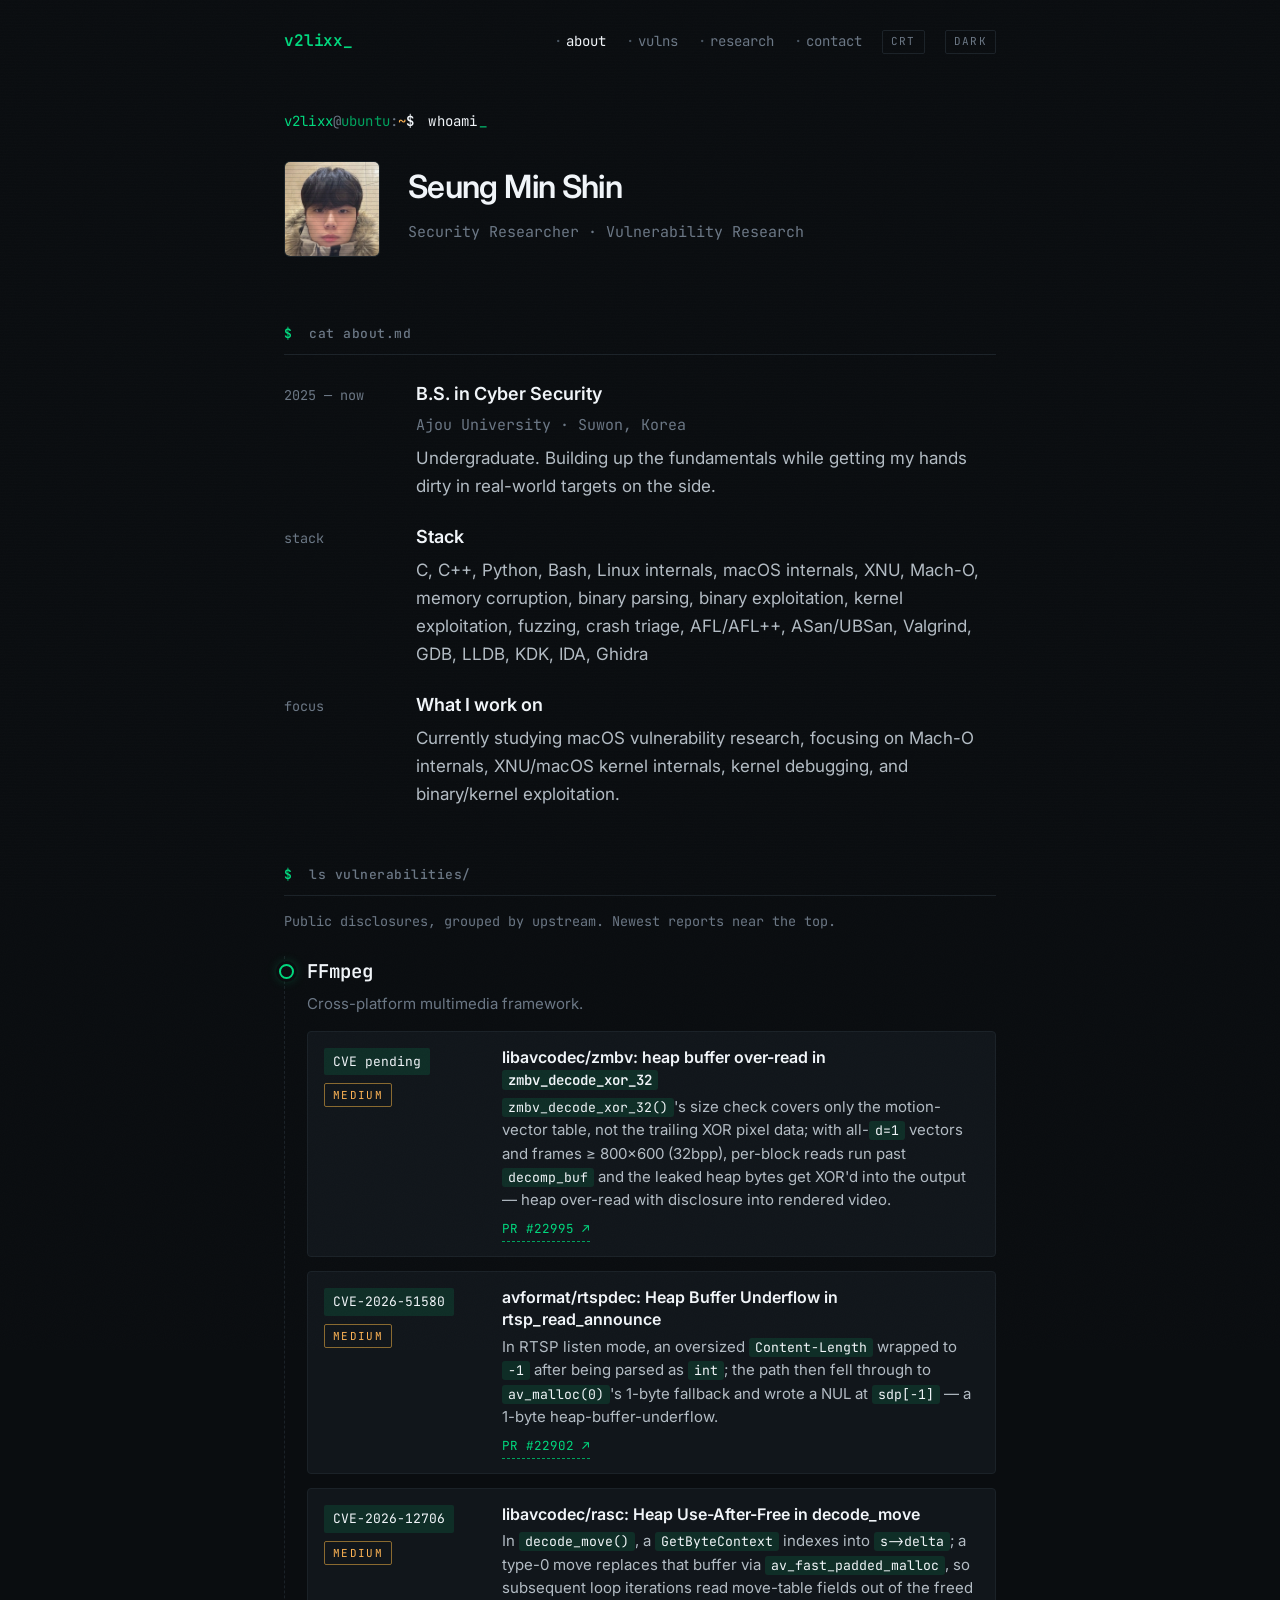
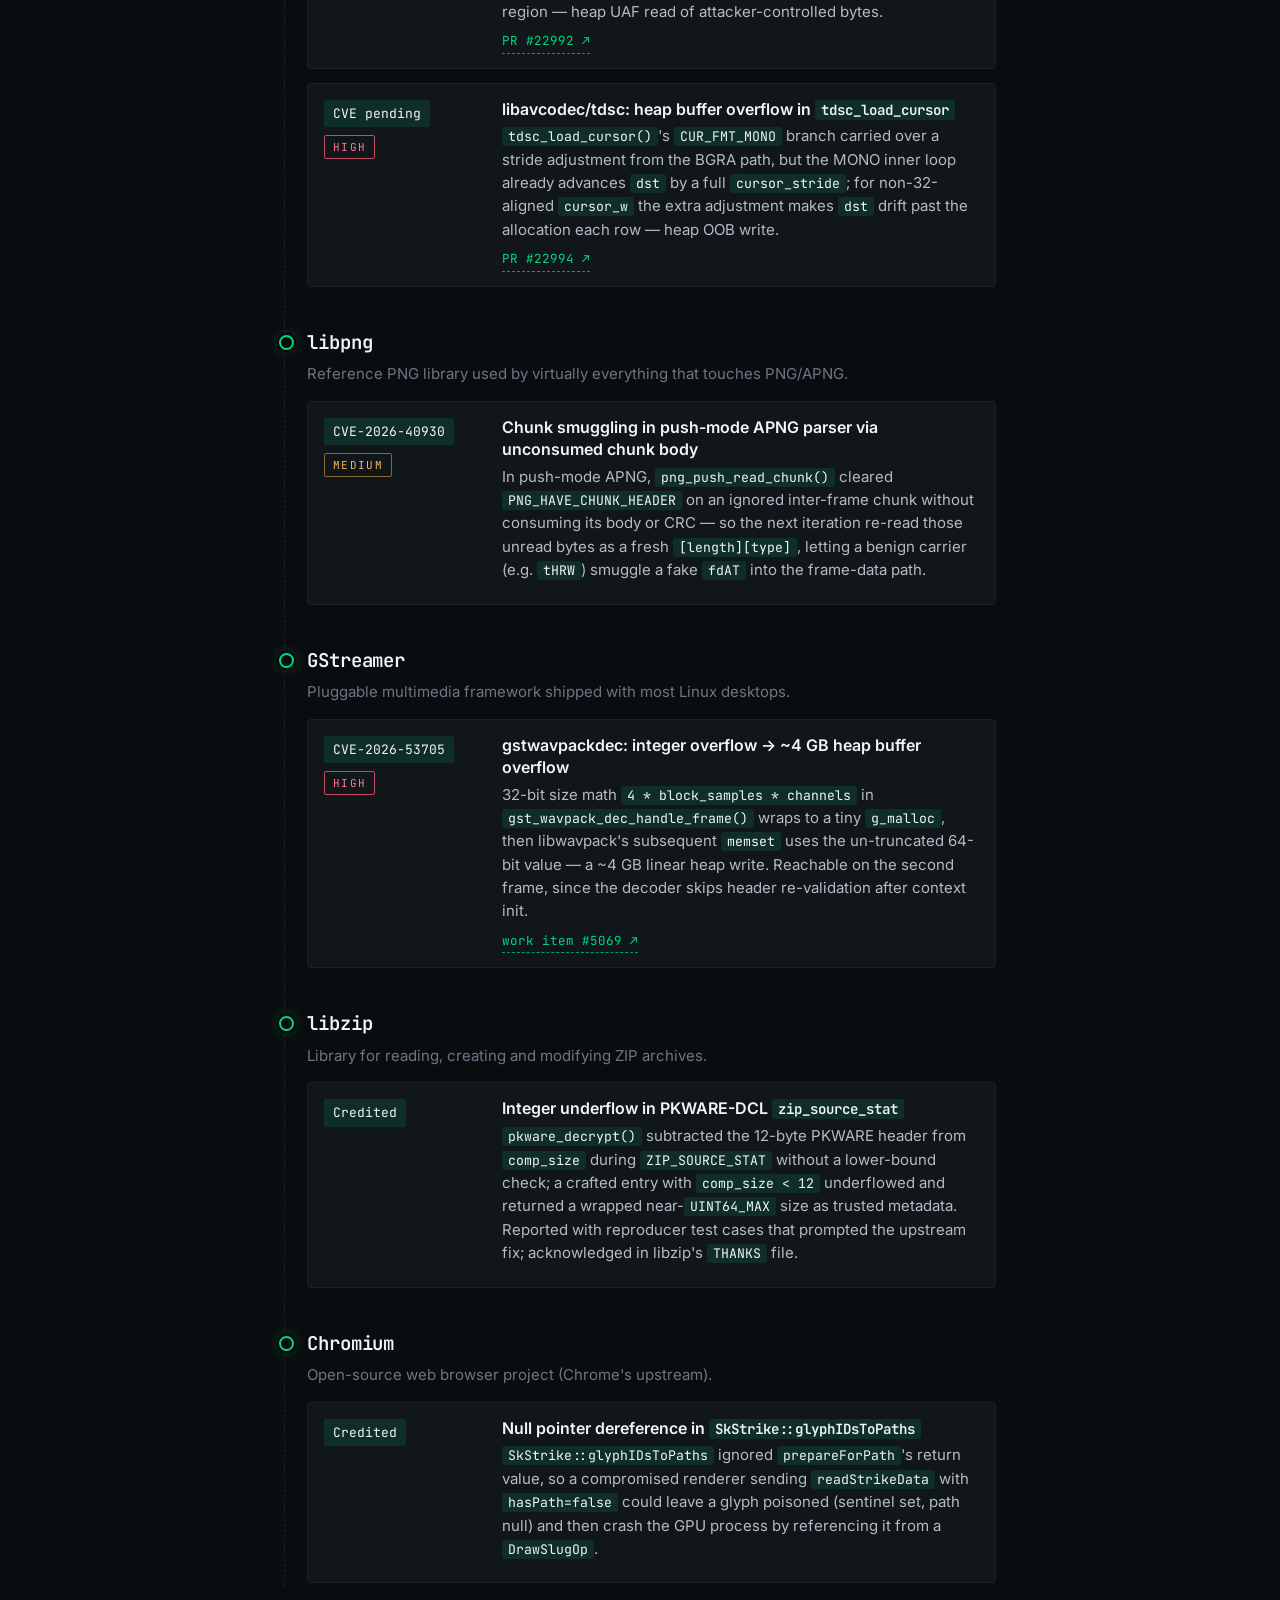
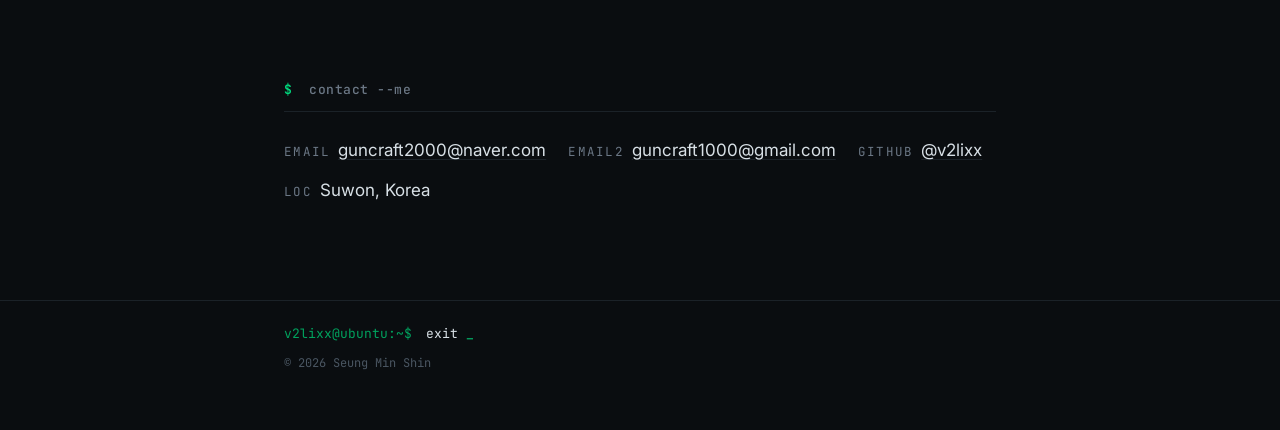
==== commit 5944824c: "Update RTSP underflow CVE assignment" ====
--- a/index.html
+++ b/index.html
@@ -115,7 +115,7 @@
 
                         <li>
                             <div class="vuln-meta">
-                                <span class="cve">CVE pending</span>
+                                <span class="cve"><a href="https://www.cve.org/CVERecord?id=CVE-2026-51580" target="_blank" rel="noopener">CVE-2026-51580</a></span>
                                 <span class="sev medium">Medium</span>
                             </div>
                             <div class="vuln-body">
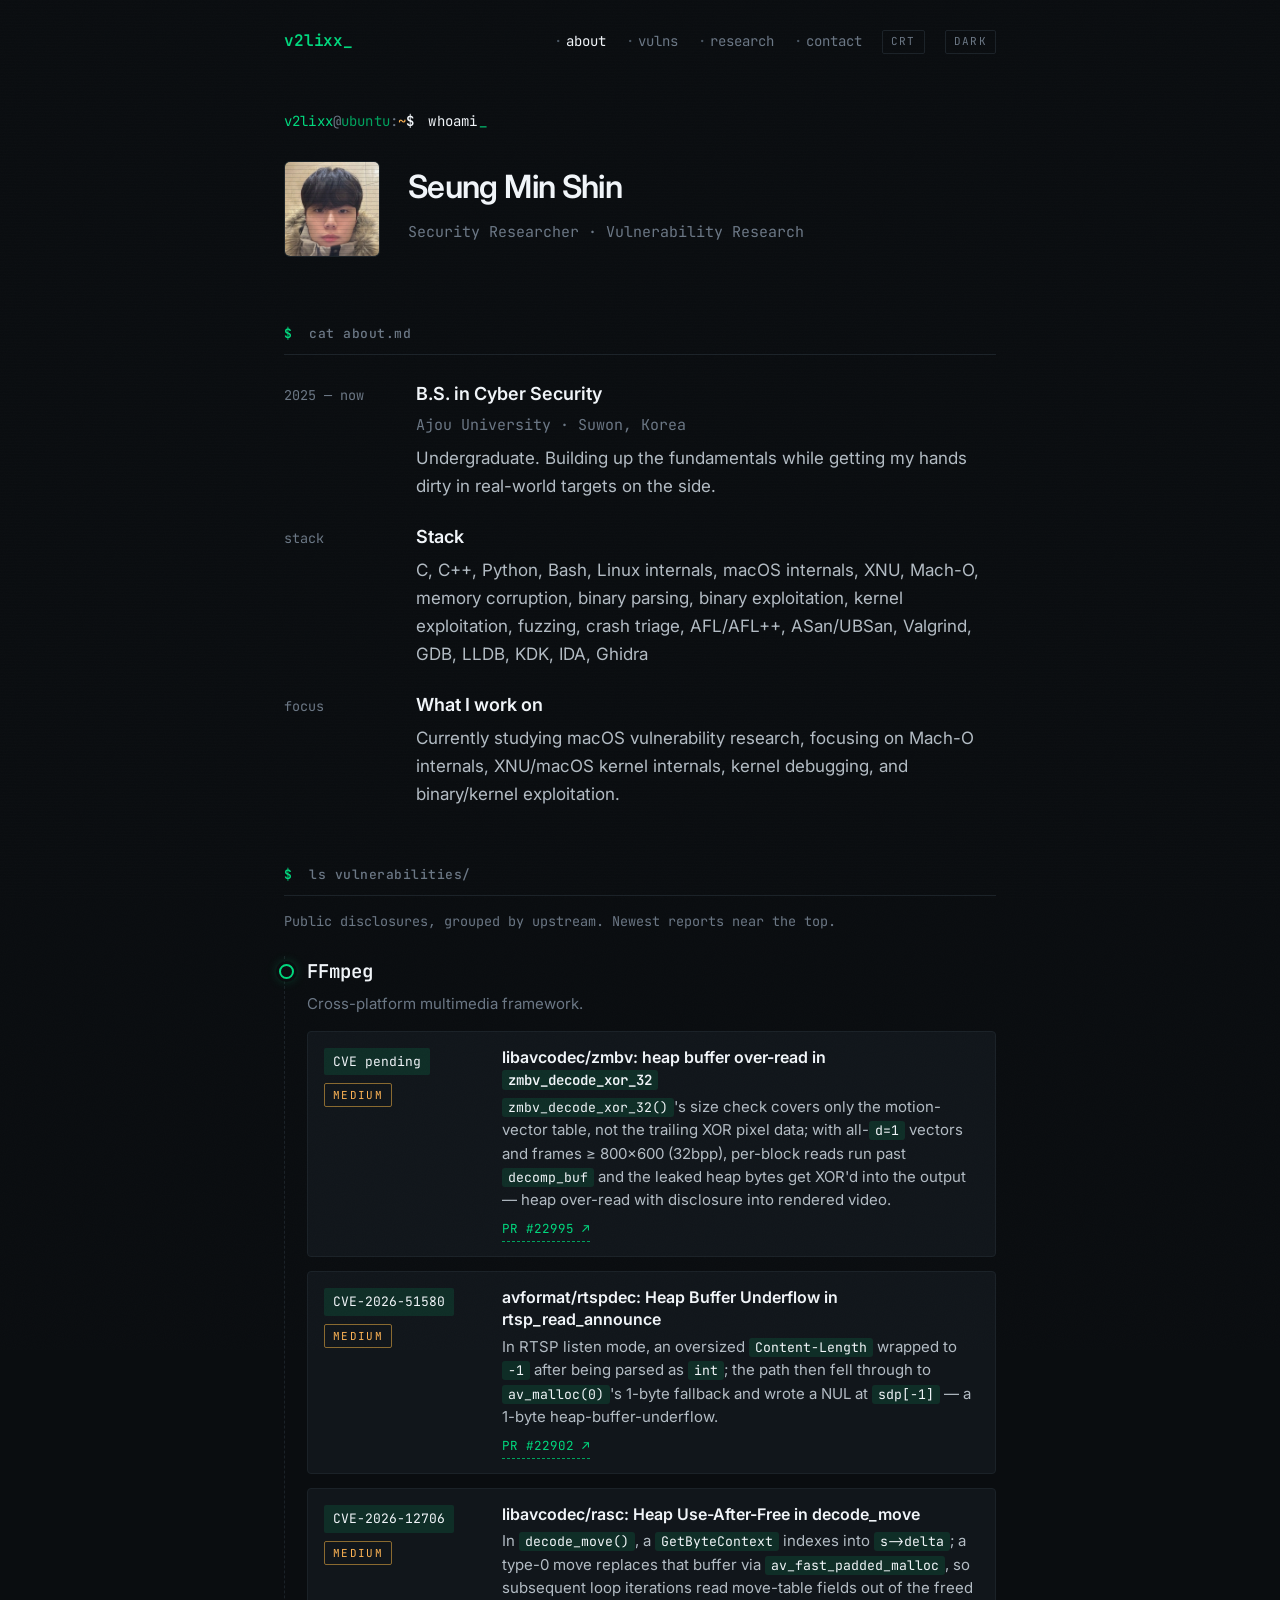
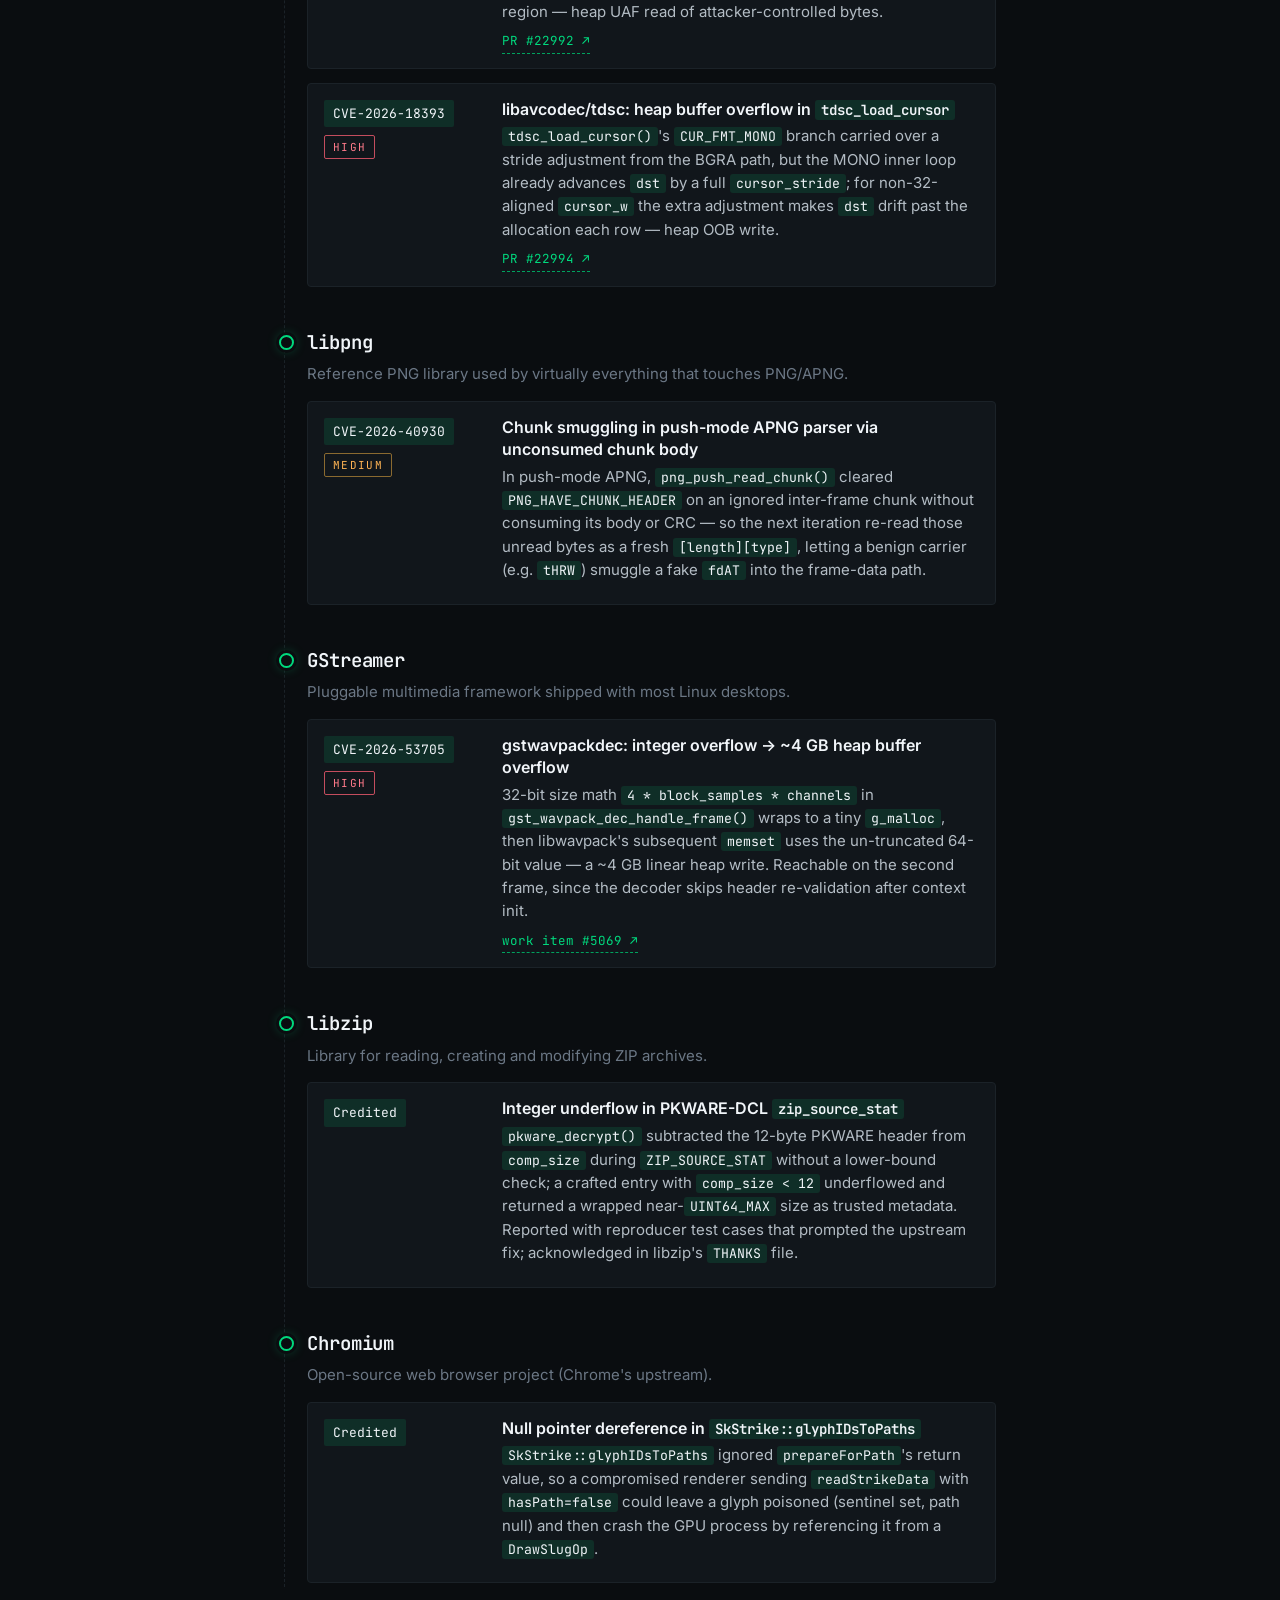
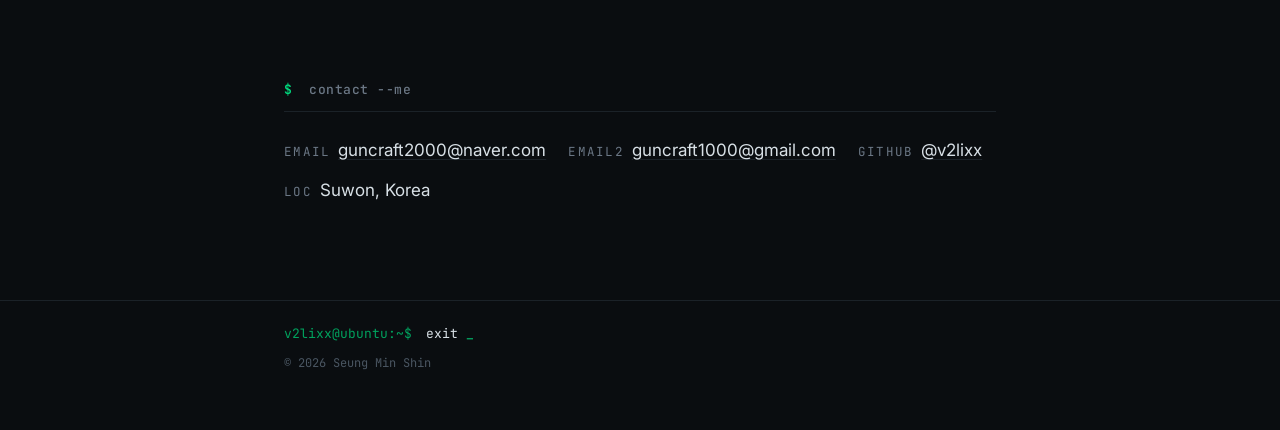
==== commit 3815407e: "Add CVE assignment for FFmpeg TDSC overflow" ====
--- a/index.html
+++ b/index.html
@@ -143,7 +143,7 @@
 
                         <li>
                             <div class="vuln-meta">
-                                <span class="cve">CVE pending</span>
+                                <span class="cve"><a href="https://www.cve.org/CVERecord?id=CVE-2026-18393" target="_blank" rel="noopener">CVE-2026-18393</a></span>
                                 <span class="sev high">High</span>
                             </div>
                             <div class="vuln-body">
@@ -180,7 +180,7 @@
                     <ul class="vuln-list">
                         <li>
                             <div class="vuln-meta">
-                                <span class="cve">CVE-2026-53705</span>
+                                <span class="cve"><a href="https://www.cve.org/CVERecord?id=CVE-2026-53705" target="_blank" rel="noopener">CVE-2026-53705</a></span>
                                 <span class="sev high">High</span>
                             </div>
                             <div class="vuln-body">
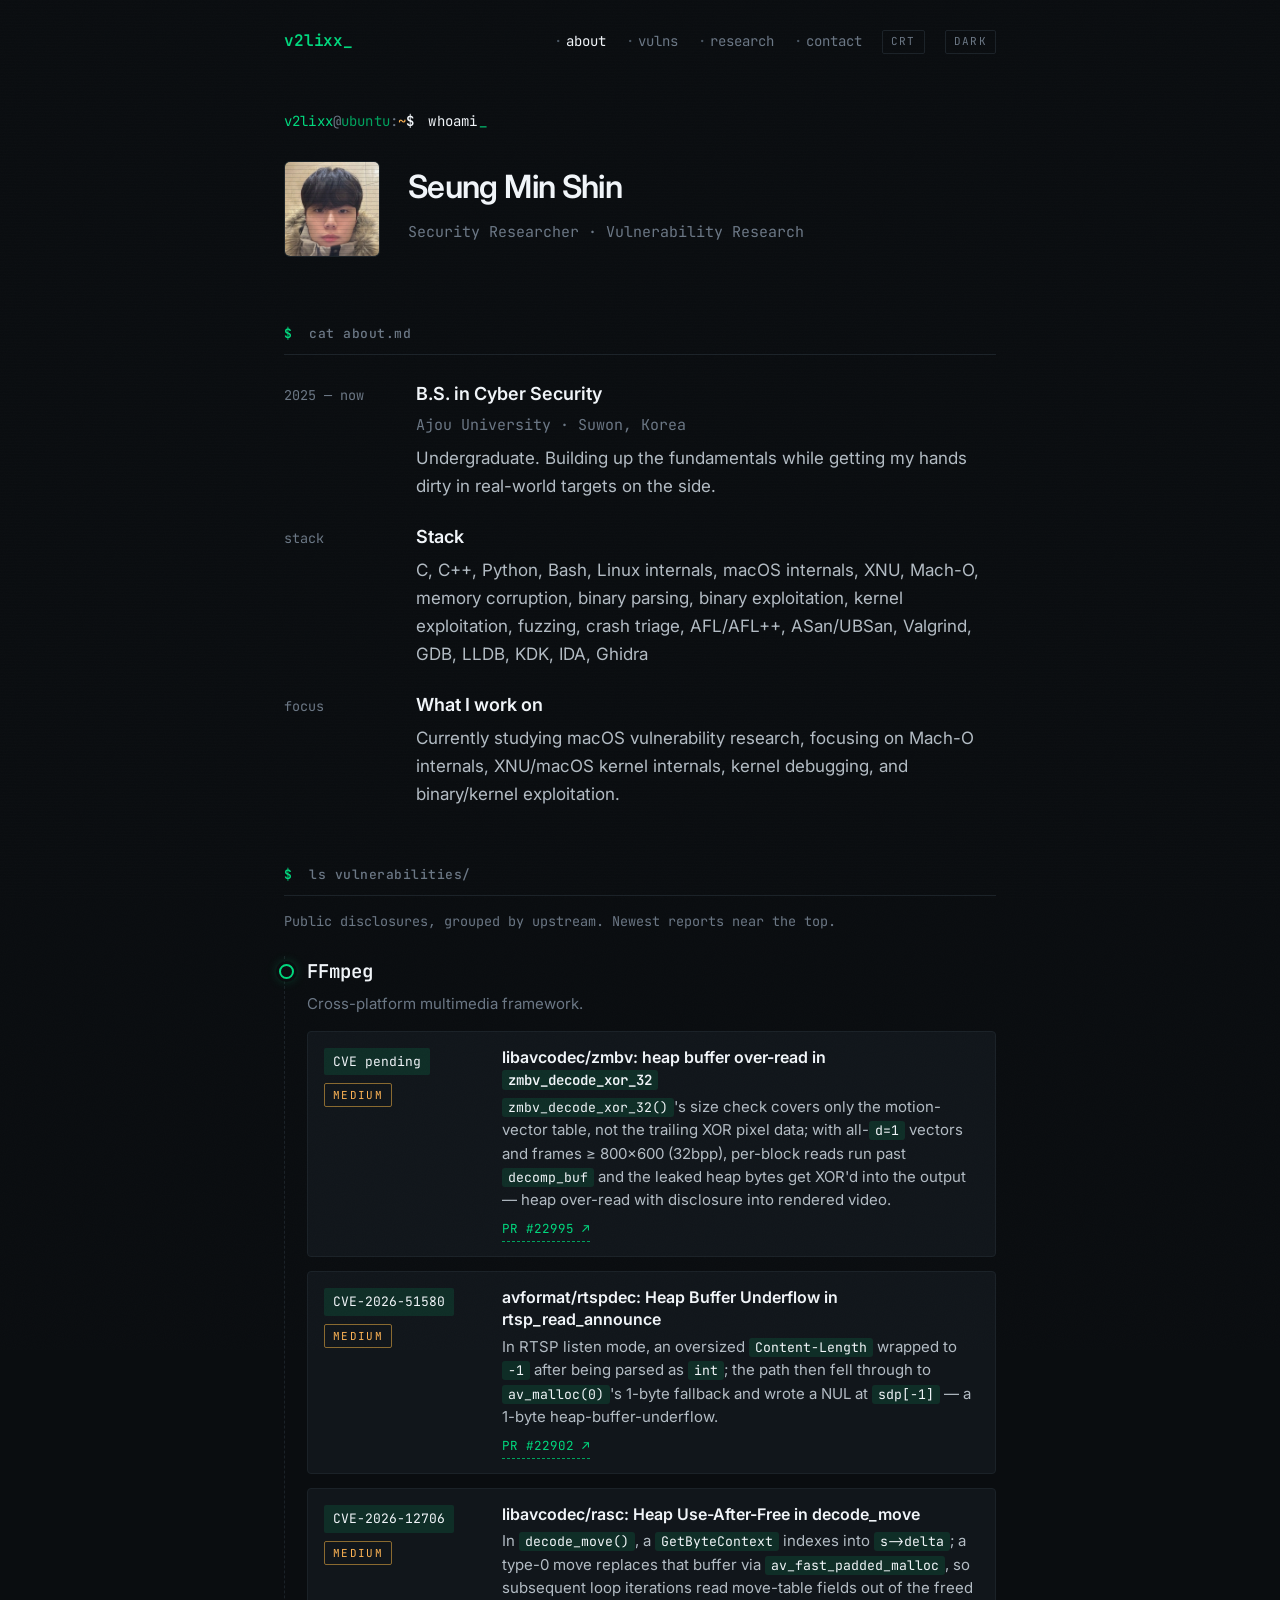
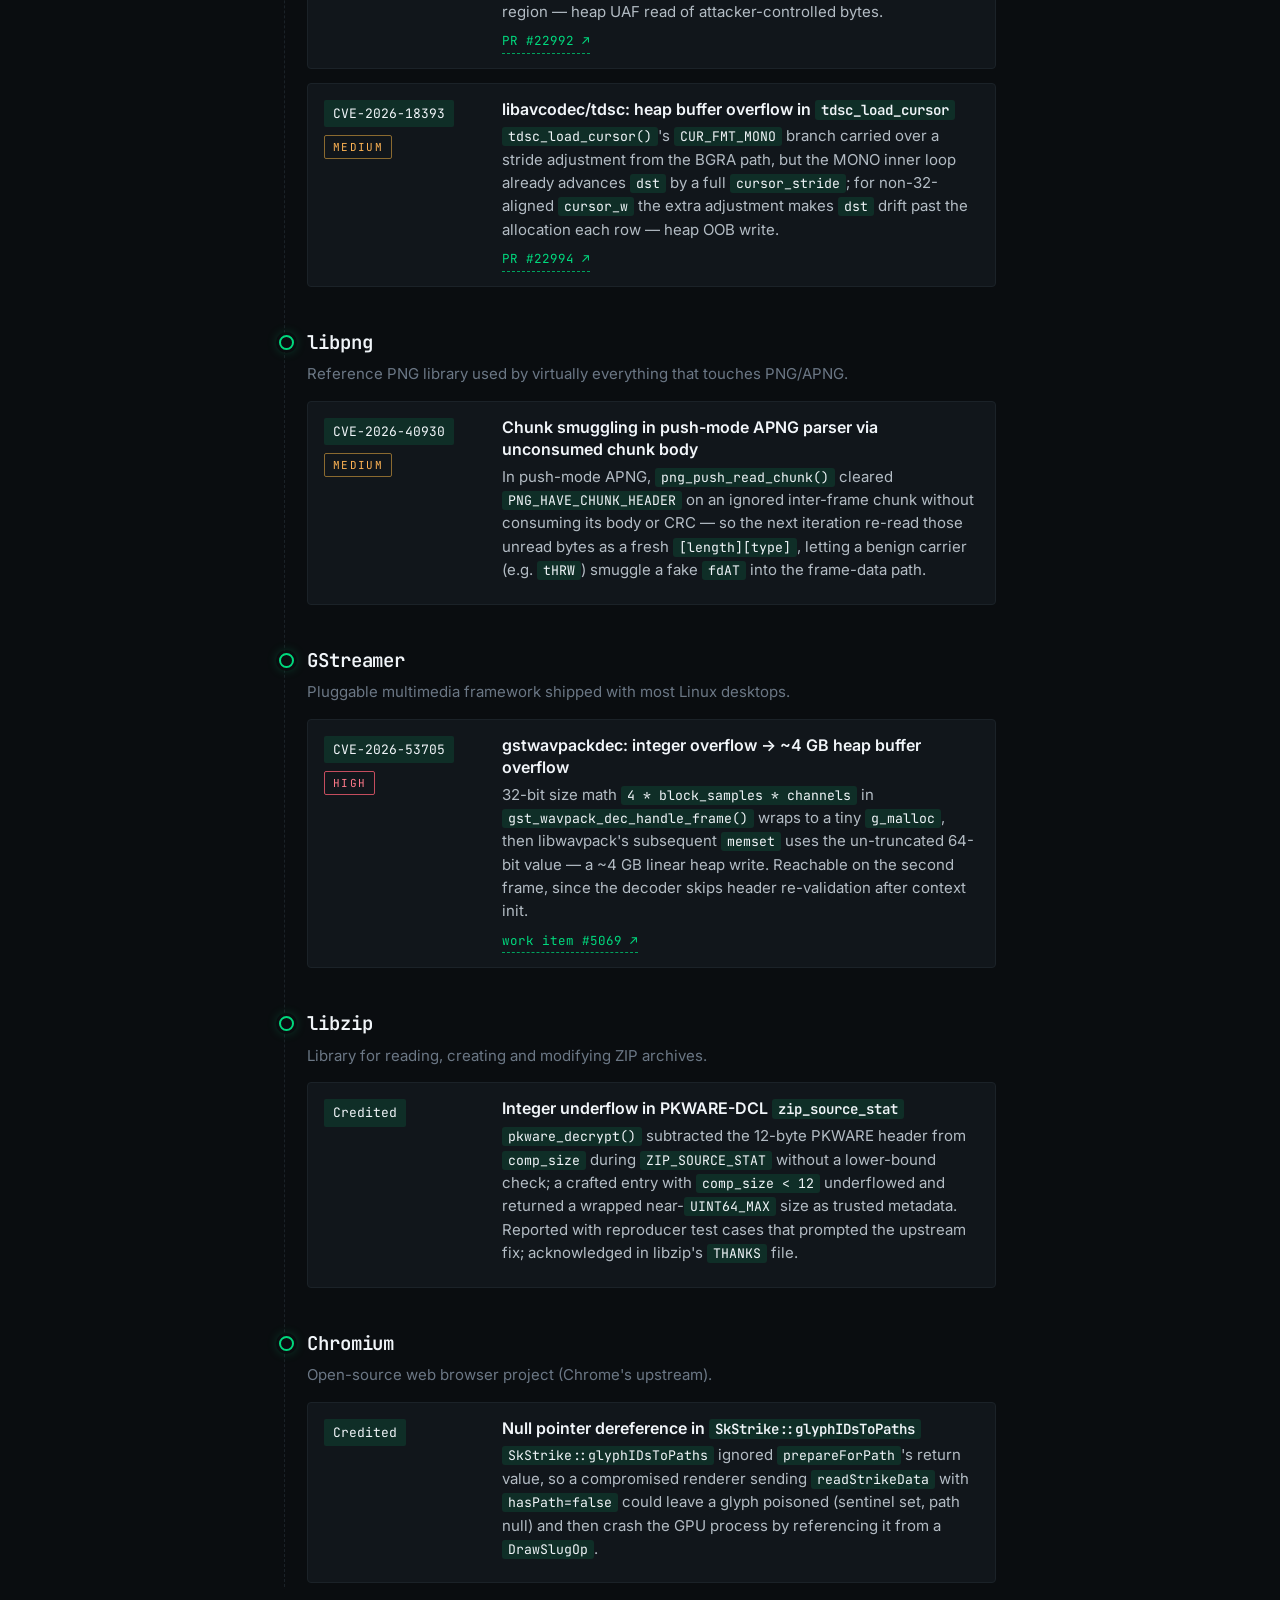
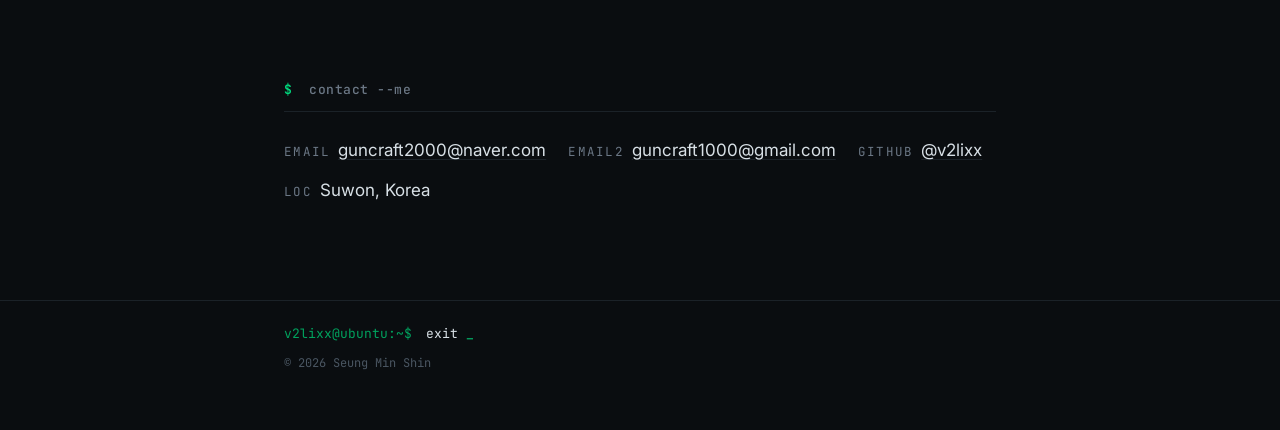
==== commit fc99e457: "Correct TDSC CVE severity" ====
--- a/index.html
+++ b/index.html
@@ -144,7 +144,7 @@
                         <li>
                             <div class="vuln-meta">
                                 <span class="cve"><a href="https://www.cve.org/CVERecord?id=CVE-2026-18393" target="_blank" rel="noopener">CVE-2026-18393</a></span>
-                                <span class="sev high">High</span>
+                                <span class="sev medium">Medium</span>
                             </div>
                             <div class="vuln-body">
                                 <h4 class="vuln-title">libavcodec/tdsc: heap buffer overflow in <code>tdsc_load_cursor</code></h4>
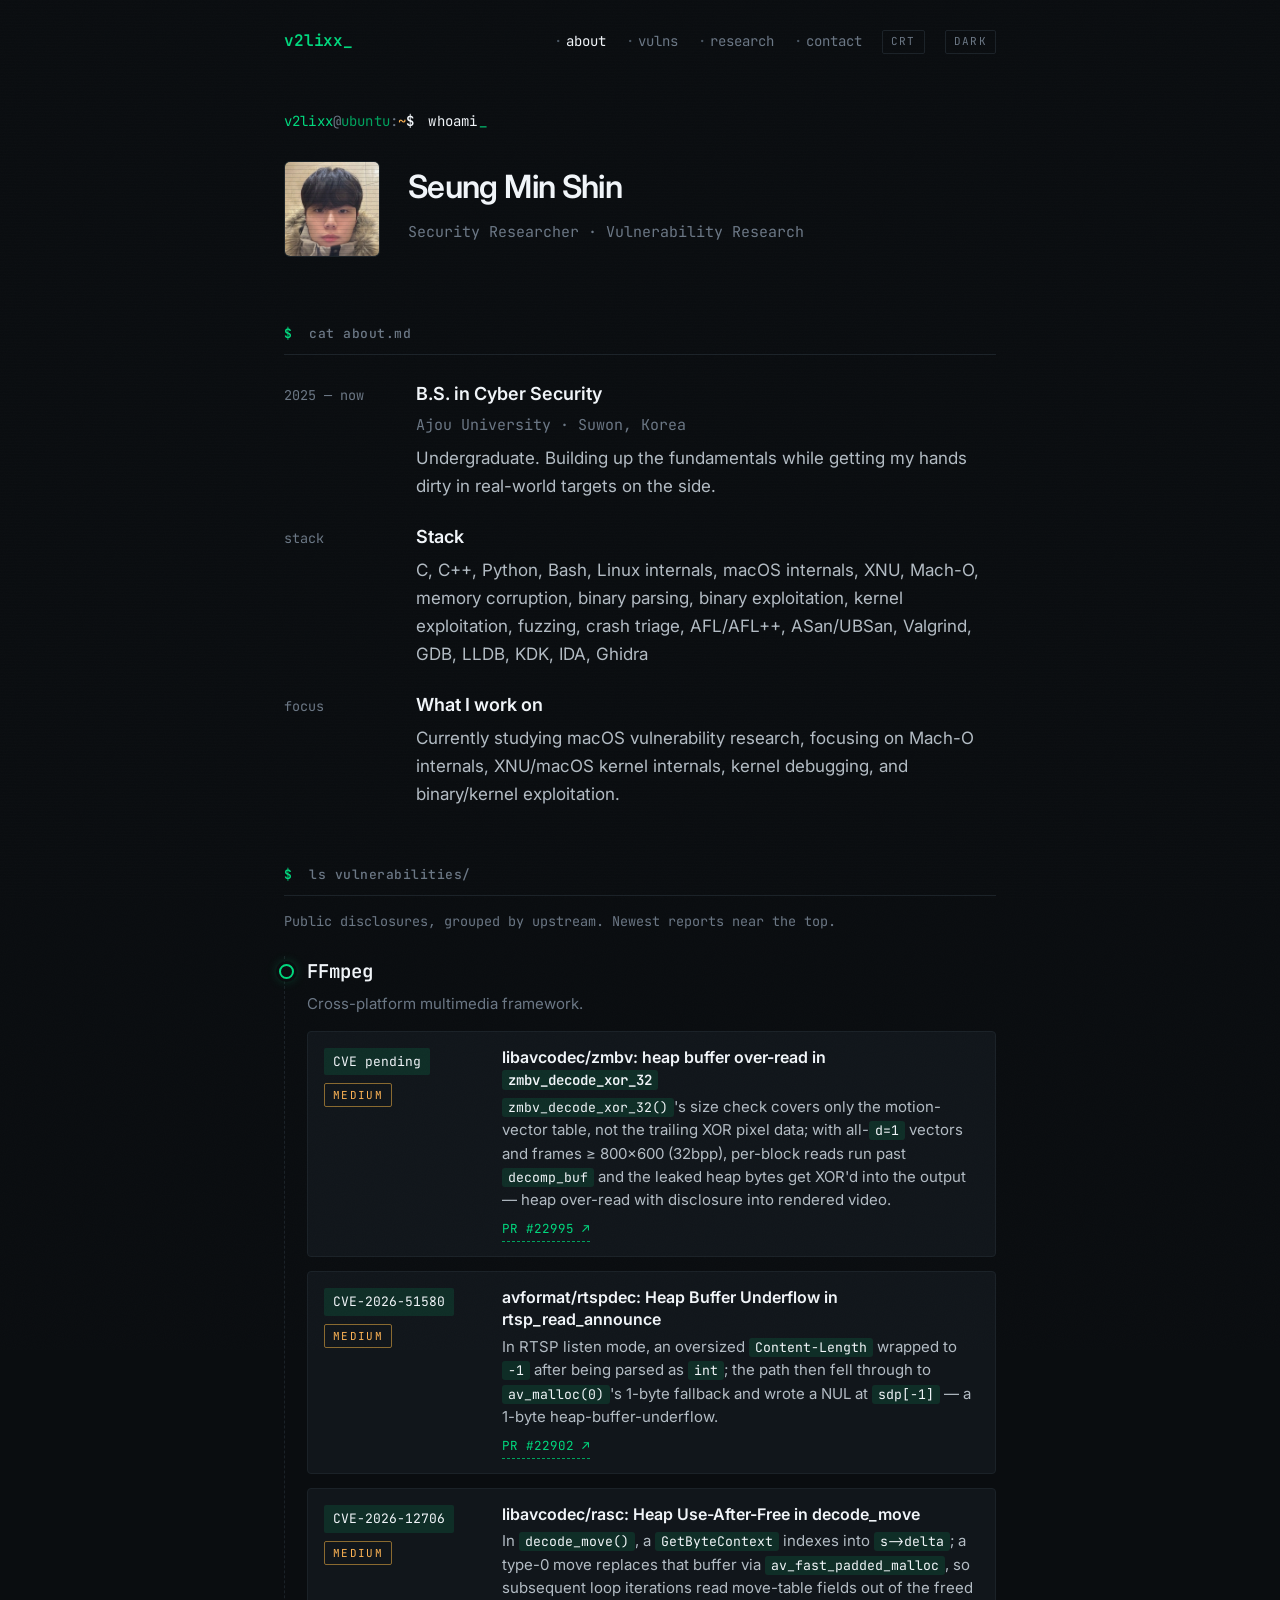
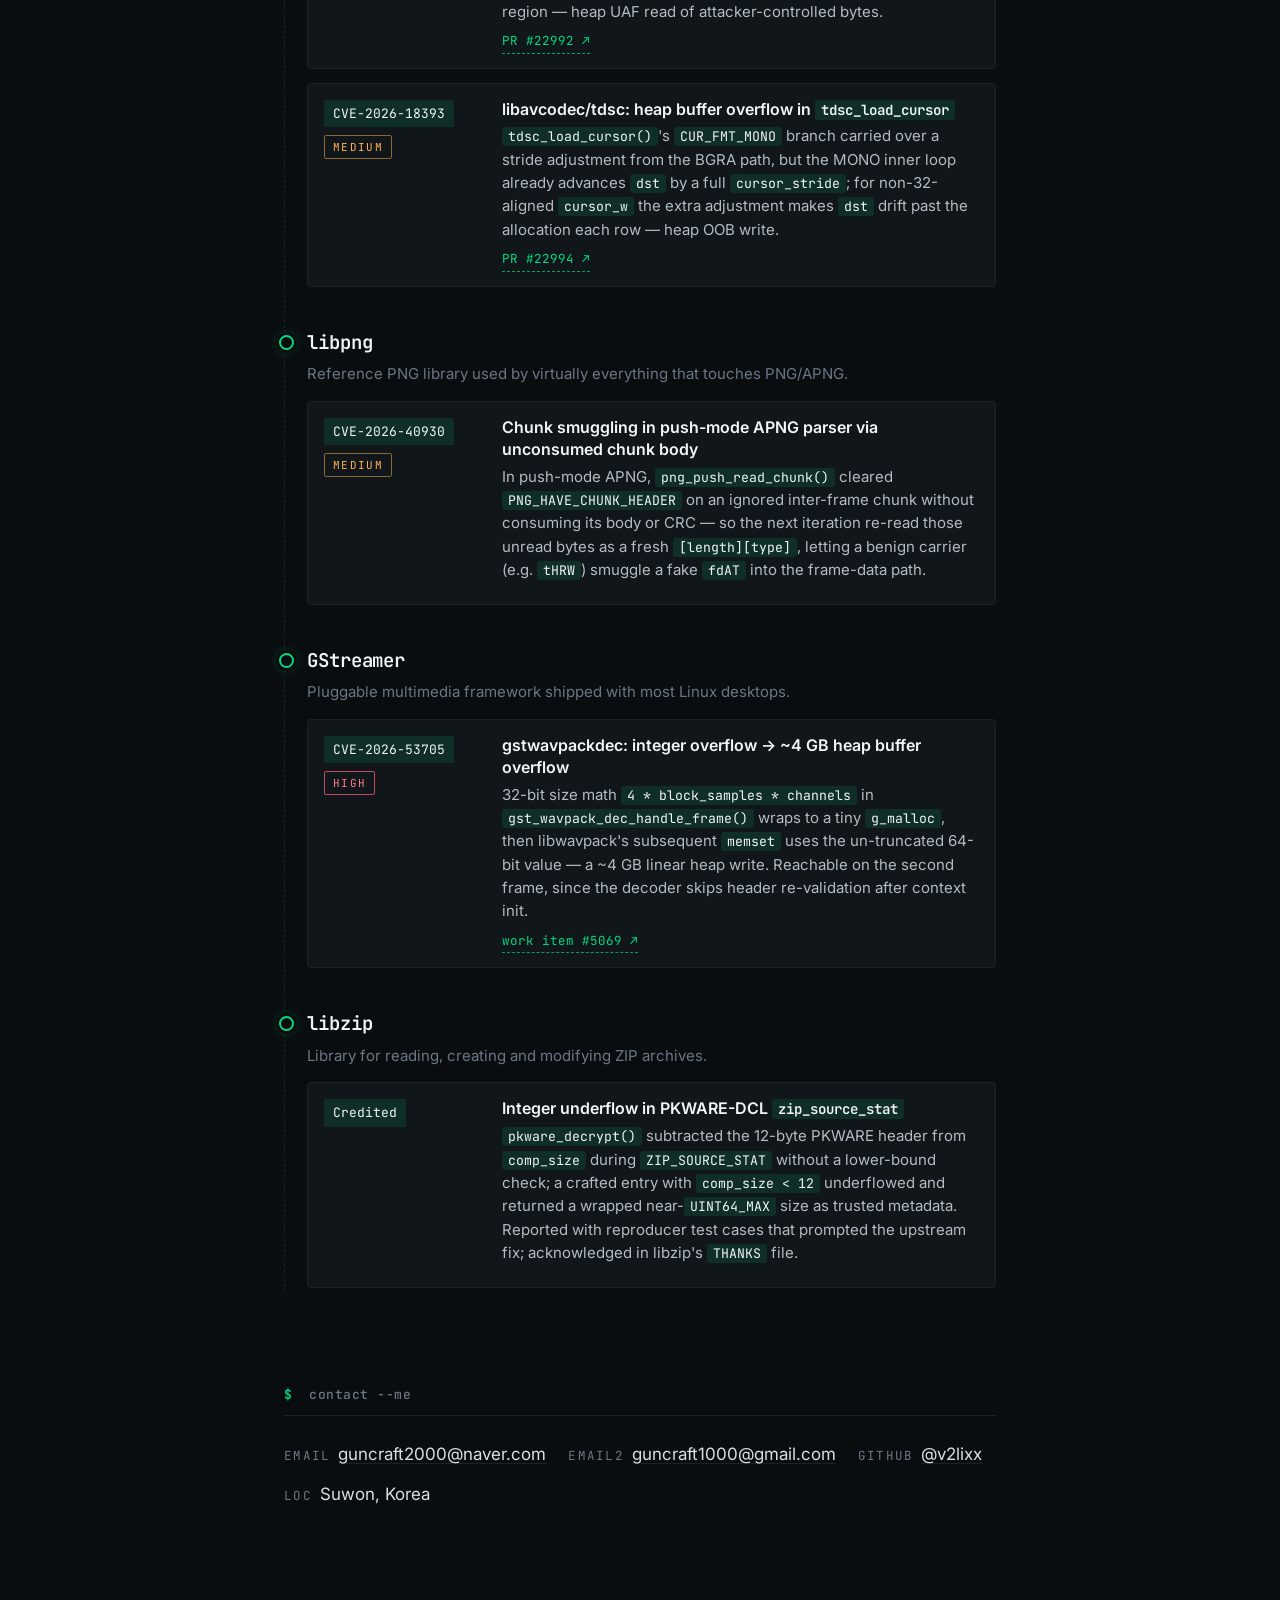
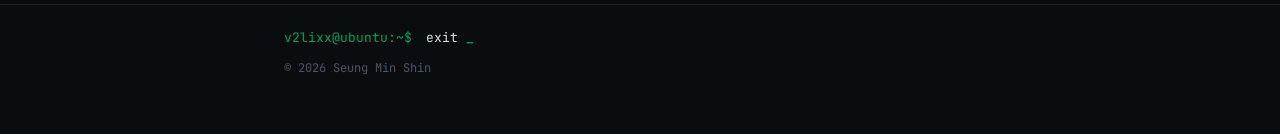
==== commit a98a212a: "Unpublish Chromium report and second research post" ====
--- a/index.html
+++ b/index.html
@@ -210,22 +210,6 @@
                     </ul>
                 </div>
 
-                <div class="vendor-block" id="chromium">
-                    <h3 class="vendor-name">Chromium</h3>
-                    <p class="vendor-desc">Open-source web browser project (Chrome's upstream).</p>
-                    <ul class="vuln-list">
-                        <li>
-                            <div class="vuln-meta">
-                                <span class="cve">Credited</span>
-                            </div>
-                            <div class="vuln-body">
-                                <h4 class="vuln-title">Null pointer dereference in <code>SkStrike::glyphIDsToPaths</code></h4>
-                                <p class="vuln-desc"><code>SkStrike::glyphIDsToPaths</code> ignored <code>prepareForPath</code>'s return value, so a compromised renderer sending <code>readStrikeData</code> with <code>hasPath=false</code> could leave a glyph poisoned (sentinel set, path null) and then crash the GPU process by referencing it from a <code>DrawSlugOp</code>.</p>
-                            </div>
-                        </li>
-                    </ul>
-                </div>
-
             </div>
         </div>
     </section>
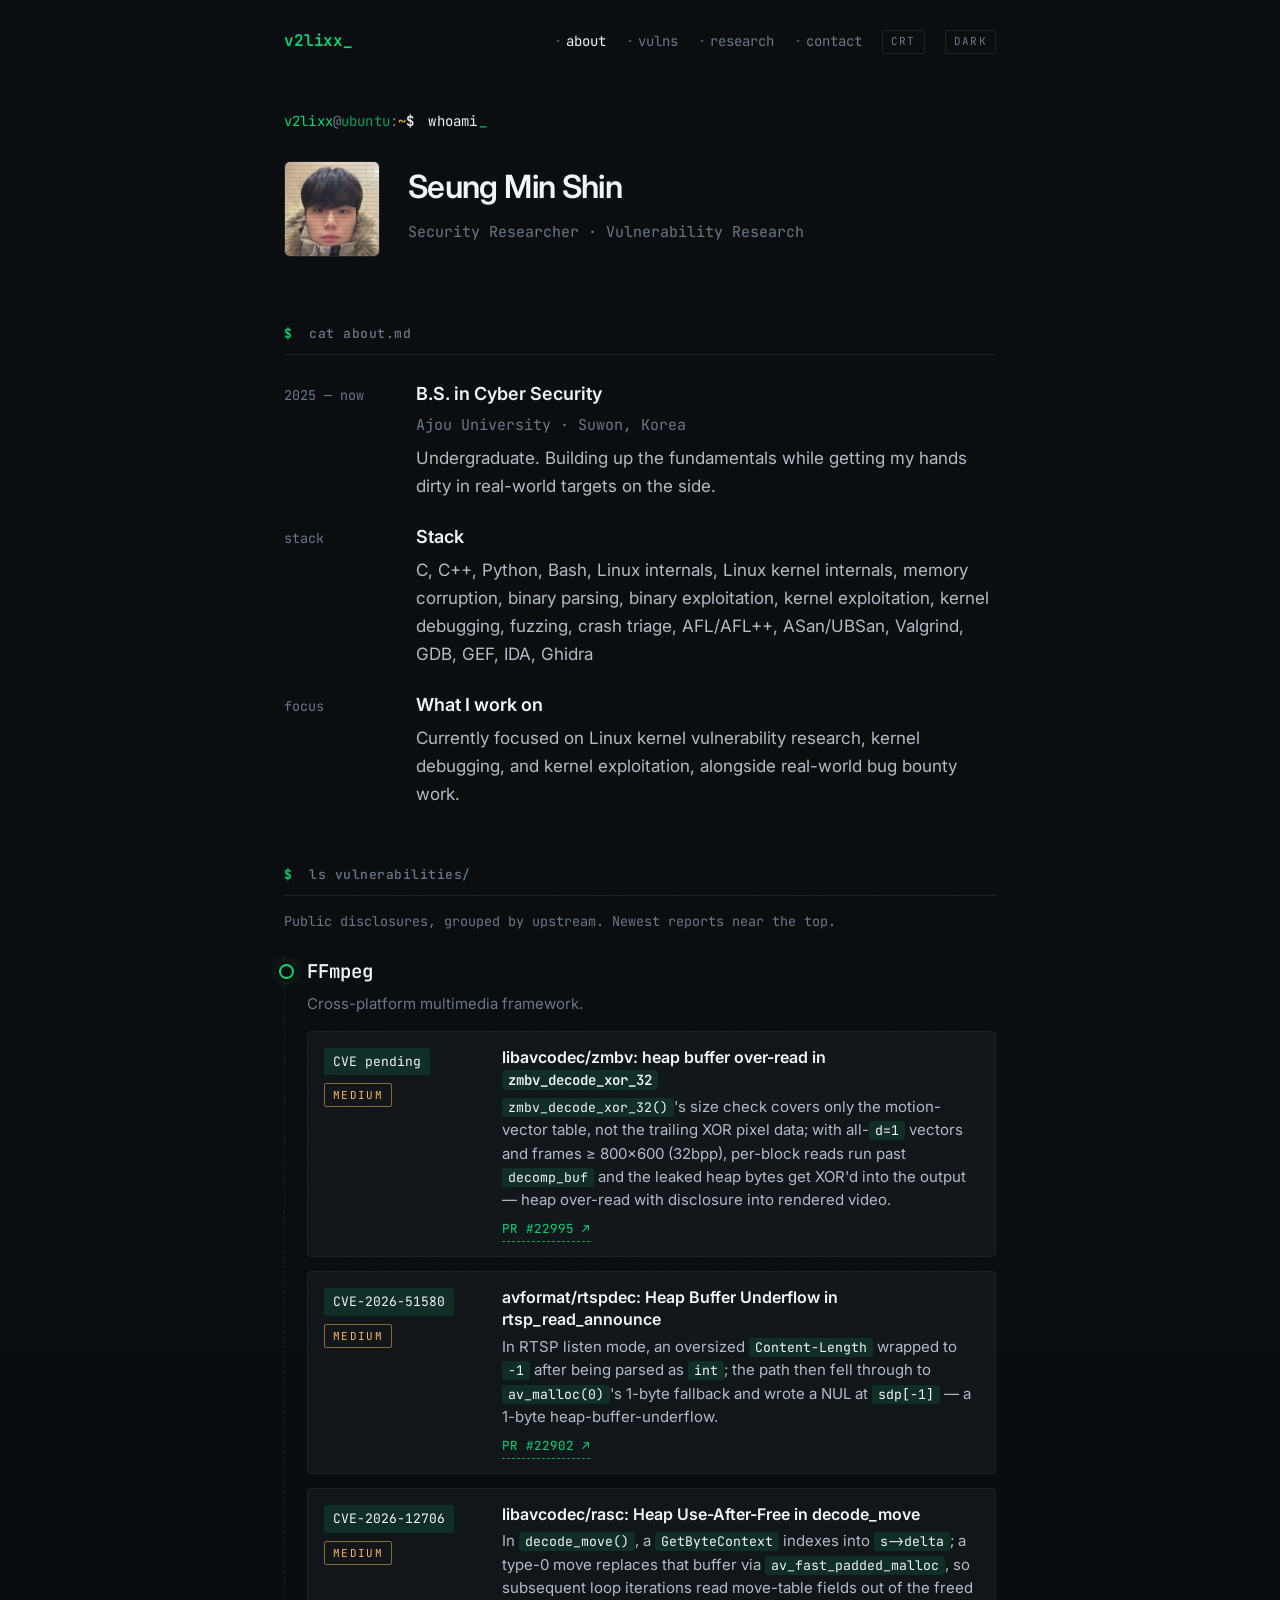
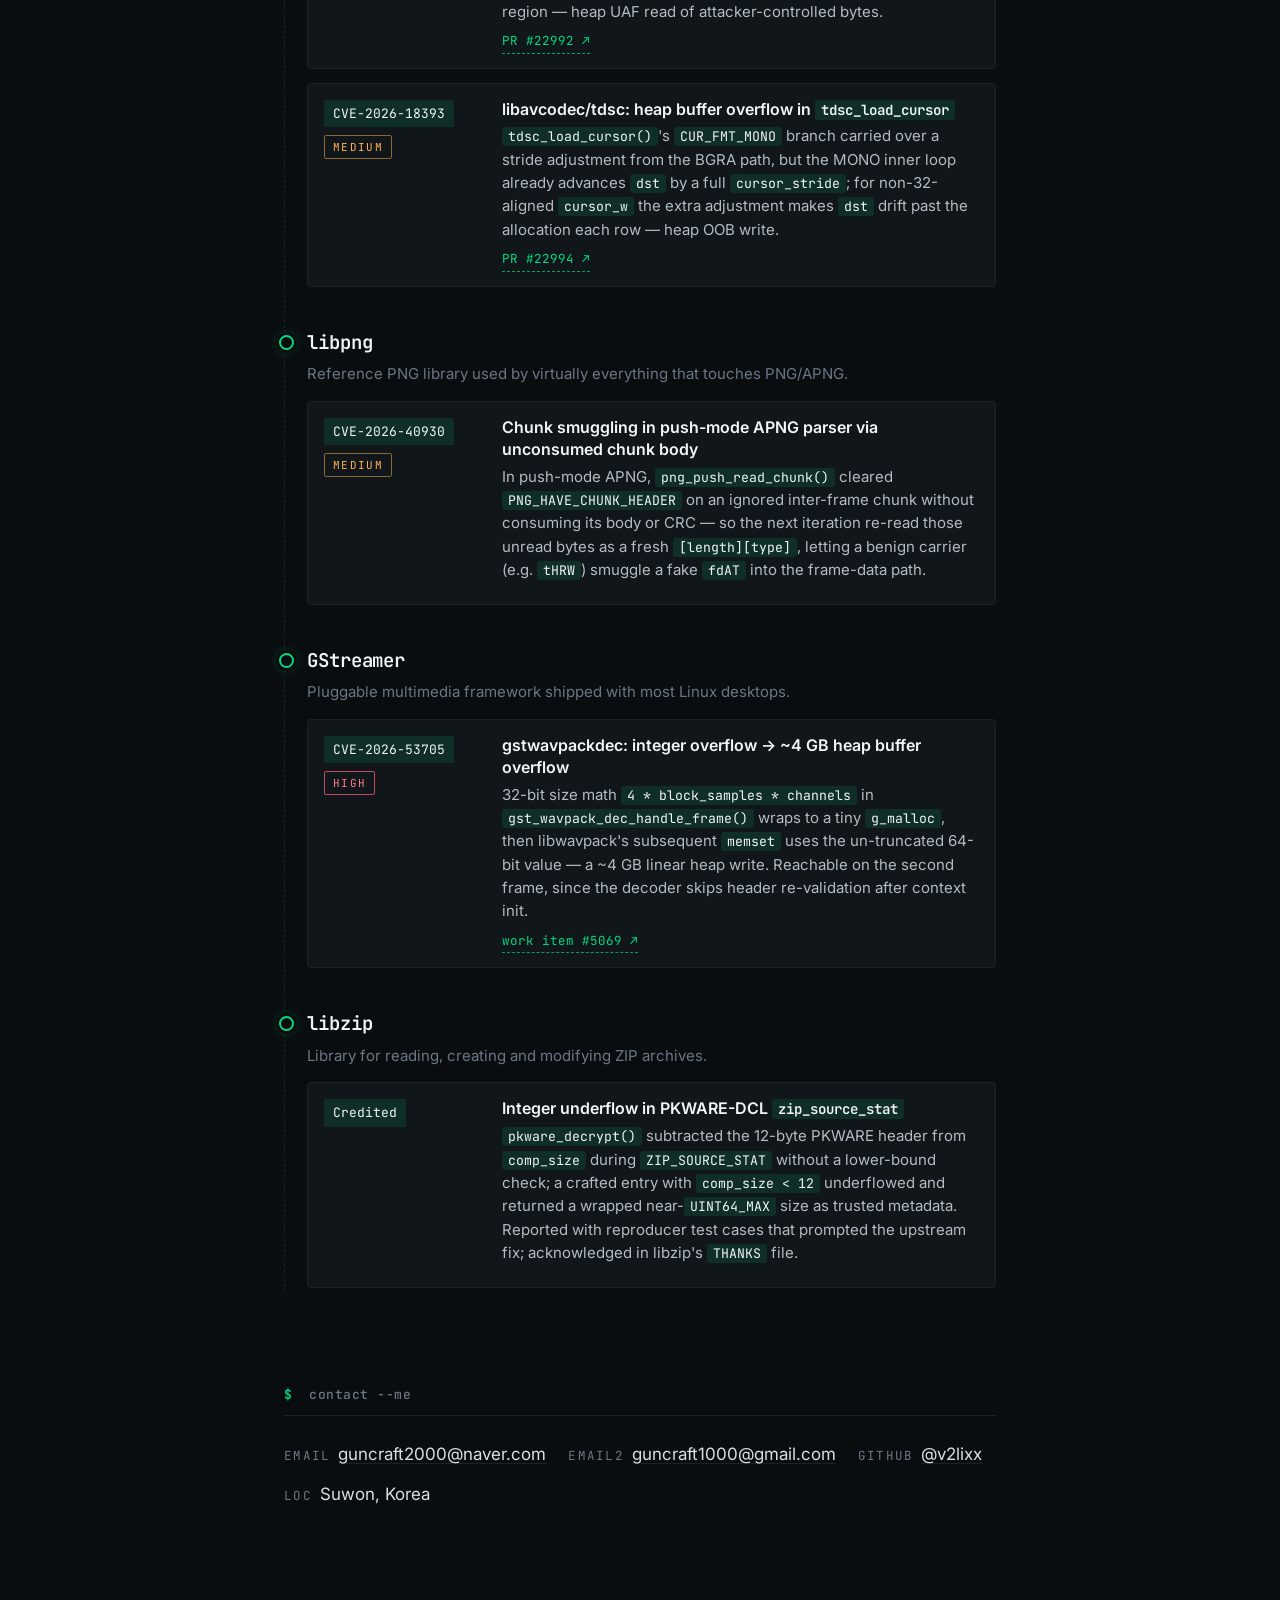
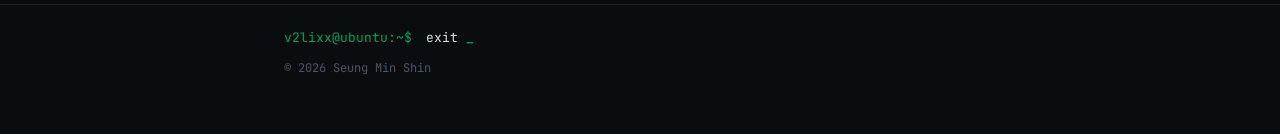
==== commit f039d26c: "Refocus profile on Linux kernel research" ====
--- a/index.html
+++ b/index.html
@@ -70,18 +70,18 @@
                     <div class="when">stack</div>
                     <div class="what">
                         <h3>Stack</h3>
-                        <p>C, C++, Python, Bash, Linux internals, macOS internals, XNU, Mach-O,
+                        <p>C, C++, Python, Bash, Linux internals, Linux kernel internals,
                             memory corruption, binary parsing, binary exploitation, kernel exploitation,
-                            fuzzing, crash triage, AFL/AFL++, ASan/UBSan, Valgrind, GDB, LLDB, KDK,
-                            IDA, Ghidra</p>
+                            kernel debugging, fuzzing, crash triage, AFL/AFL++, ASan/UBSan, Valgrind,
+                            GDB, GEF, IDA, Ghidra</p>
                     </div>
                 </div>
                 <div class="entry">
                     <div class="when">focus</div>
                     <div class="what">
                         <h3>What I work on</h3>
-                        <p>Currently studying macOS vulnerability research, focusing on Mach-O internals,
-                            XNU/macOS kernel internals, kernel debugging, and binary/kernel exploitation.</p>
+                        <p>Currently focused on Linux kernel vulnerability research, kernel debugging,
+                            and kernel exploitation, alongside real-world bug bounty work.</p>
                     </div>
                 </div>
             </div>
